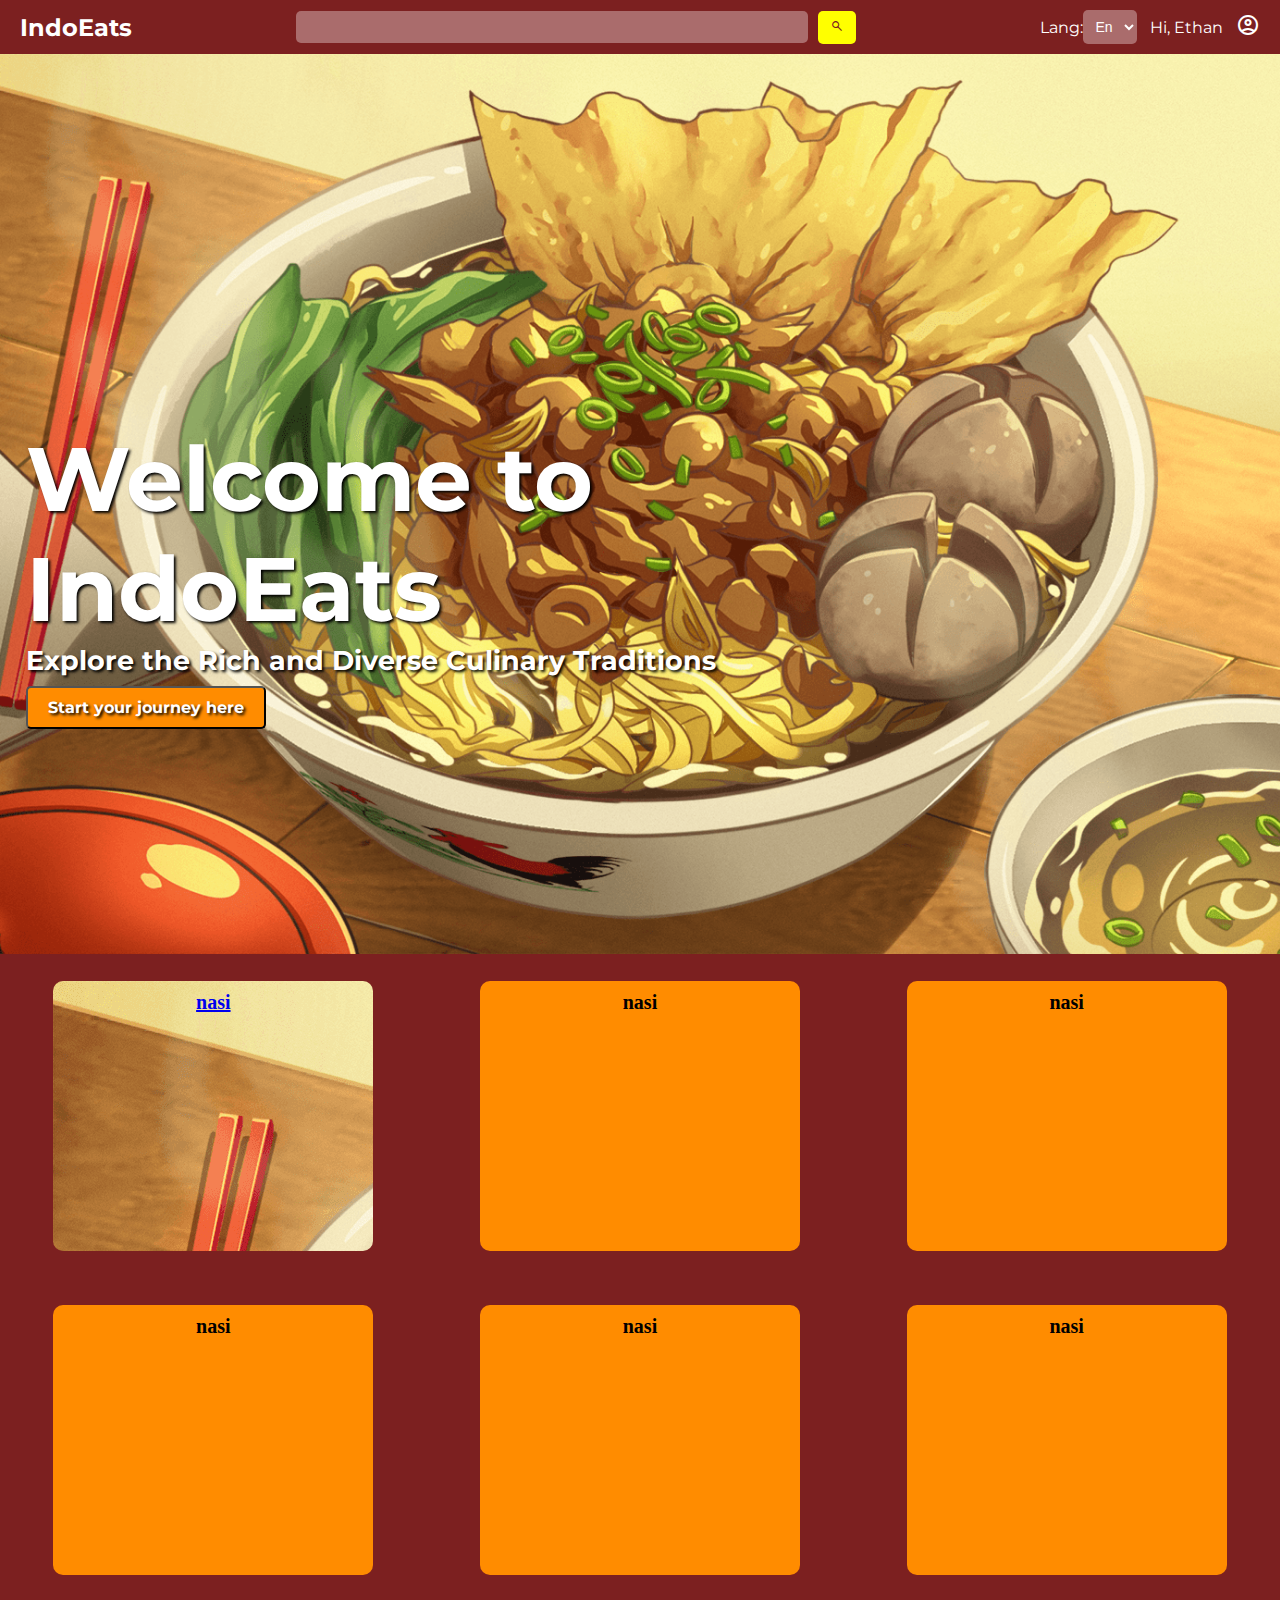
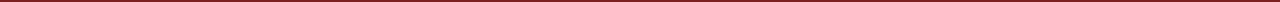
==== index.html @ 4b9443b7 "change font and add profile in navbar" ====
<!DOCTYPE html>
<html lang="en">
<head>
    <meta charset="UTF-8">
    <meta name="viewport" content="width=device-width, initial-scale=1.0">
    <link rel="stylesheet" href="style.css">
    <title>Flavours of Indonesia</title>
    <link rel="preconnect" href="https://fonts.googleapis.com">
    <link rel="preconnect" href="https://fonts.gstatic.com" crossorigin>
    <link href="https://fonts.googleapis.com/css2?family=Montserrat:ital,wght@0,300;0,500;0,600;1,300&display=swap" rel="stylesheet">
    <link rel="stylesheet" href="https://fonts.googleapis.com/css2?family=Material+Symbols+Outlined:opsz,wght,FILL,GRAD@24,400,0,0" />
    <link rel="preconnect" href="https://fonts.googleapis.com">
    <link rel="preconnect" href="https://fonts.gstatic.com" crossorigin>
    <link href="https://fonts.googleapis.com/css2?family=Merriweather:wght@300&display=swap" rel="stylesheet">
    <script src="script.js"></script>
    <link rel="apple-touch-icon" sizes="180x180" href="assets/favicon/apple-touch-icon.png">
    <link rel="icon" type="image/png" sizes="32x32" href="assets/favicon/favicon-32x32.png">
    <link rel="icon" type="image/png" sizes="16x16" href="assets/favicon/favicon-16x16.png">
    <link rel="manifest" href="assets/favicon/site.webmanifest">
    <link rel="preconnect" href="https://fonts.googleapis.com">
    <link rel="preconnect" href="https://fonts.gstatic.com" crossorigin>
    <link href="https://fonts.googleapis.com/css2?family=Montserrat&display=swap" rel="stylesheet">
    <link rel="stylesheet" href="https://fonts.googleapis.com/css2?family=Material+Symbols+Outlined:opsz,wght,FILL,GRAD@24,400,0,0" />



</head>
<body>
    <header>
        <nav class="navbar">
            <div class="logo">
                <a href="#" id="title-navbar">IndoEats</a>
            </div>
            <div class="search-box">
                <div class="search-input">
                    <input type="text">
                    <span class="placeholder-fade"></span>
                </div>
                <button type="submit" class="search-button">
                    <span class="material-symbols-outlined">search</span>
                </button>
            </div>
            <div class="language-switcher">
                <label for="language-toggle">Lang:</label>
                <select id="language-toggle">
                    <option value="en">En</option>
                    <option value="es">Es</option>
                    <option value="fr">Fr</option>
                </select>
                <div class="navbar-username">
                    <p> Hi, Ethan </p>
                    <p class="navbar-profile-pict">
                        <span class="material-symbols-outlined">
                            account_circle
                            </span>
                    </p>
                </div>
            </div>

        </nav>
    </header>

    <div class="home">
        <div class="button">
            <button id="scroll-button">Start your journey here</button>
        </div>
        <h2>Explore the Rich and Diverse Culinary Traditions</h2>
        <h1>Welcome to IndoEats</h1>

    </div>
    <div class="recommendation" id="next-section">
        <a class="rec-link" href="nasi.html">
            <div class="rec" style="background-image:url('assets/photo/home.png');">
                <h1 class="rec-title">nasi<h1>
            </div>
        </a>
        <div class="rec">
            <h1 class="rec-title">nasi<h1>
        </div>
        <div class="rec">
            <h1 class="rec-title">nasi<h1>
        </div>
        <div class="line-break"></div>
        <div class="rec">
            <h1 class="rec-title">nasi<h1>
        </div>
        <div class="rec">
            <h1 class="rec-title">nasi<h1>
        </div>
        <div class="rec">
            <h1 class="rec-title">nasi<h1>
        </div>
    </div>
</body>
</html>
---- style.css ----
/* Reset some default styles */
* {
    margin: 0;
    padding: 0;
    box-sizing: border-box;
}

/* Apply your color palette */
:root {
    --primary-red: #FF0000;
    --primary-yellow: #ffff00;
    --primary-orange: #FF8C00;
    --support-brown: #7c2020;
    --support-white: #FFFFFF;
    --support-gray: #c39393a8;
}


.home {
    /* Set the background image and its properties */
    background-image: url('assets/photo/home.png');
    background-size: cover; 
    background-position: center; 
    background-repeat: no-repeat; 
    width: 100%; 
    height: 100vh; 
    display: flex;
    flex-direction: column-reverse;
  }


.home h1 {
    font-family: 'Montserrat', sans-serif;
    font-size: 10vh;
    color: #ffffff;
    width: 65vw;
    text-shadow: 2px 2px 3px rgba(0, 0, 0, 1);
    padding-left: 2vw;
}

.home h2 {
    font-family: 'Montserrat', sans-serif;
    font-size: 3vh;
    color: #ffffff;
    text-shadow: 2px 2px 3px rgba(0, 0, 0, 1);
    padding-left: 2vw;
    padding-bottom: 1vh;
}

.button {
    padding-left: 2vw;
    padding-bottom: 25vh;
}

#title-navbar{
    font-weight: bold !important ;
    font-family: 'Montserrat', sans-serif;
}

.language-switcher {
    display: flex;
    align-items: center;
}

#language-toggle {
    height:fit-content
}

.navbar-username { 
    padding-left: 1vw;
    display: flex;
    align-items: center;
}

.navbar-profile-pict {
    padding-left: 1vw;
    height: auto;
    width: auto;
}

#scroll-button {
    background-color: var(--primary-orange); /* Background color */
    color: #fff; /* Text color */
    padding: 10px 20px; /* Padding around the button text */
    border-radius: 5px; /* Add rounded corners */
    cursor: pointer; /* Change the cursor to a pointer on hover */
    font-size: 16px; /* Font size */
    text-shadow: 2px 2px 3px rgba(0, 0, 0, 1);
    transition: background-color 0.3s ease-in-out; 
    font-family: 'Montserrat', sans-serif;
    font-weight: bold;
}

#scroll-button:hover {
    background-color: var(--primary-orange); /* Change background color on hover */
}


/* Style the navbar */
.navbar {
    background-color: var(--support-brown);
    display: flex;
    justify-content: space-between;
    align-items: center;
    padding: 10px 20px;
    color: var(--support-white);
    font-family: 'Montserrat', sans-serif;
}

/* Style the logo */
.logo a {
    text-decoration: none;
    color: var(--support-white);
    font-size: 24px;
}

/* Style the search box and language switcher */
.search-language {
    display: flex;
    align-items: center;
}

.search-box {
    margin-right: 20px;
}

.search-box input[type="text"] {
    padding: 8px;
    border: none;
    border-radius: 5px;
    font-size: 14px;
    width: 40vw;
    background-color: #c39393a8;
    border-radius: 5px;
    border-color: #FF0000;
}

.search-box input[type="text"]::placeholder {
    color: #ffffff; 
    font-family: 'Merriweather', serif;
}

/* Add transitions for smooth opacity changes to the placeholder span */
.placeholder-fade {
    opacity: 0;
    transition: opacity 0.5s ease-in-out;
    position: absolute;
    top: 0;
    left: 0;
    right: 0;
    bottom: 0;
    pointer-events: none; /* Prevent interaction with the span */
}

/* Style the search box container */
.search-box {
    display: flex;
    align-items: center; /* Vertically align items */
}

/* Style the search input */
.search-input {
    position: relative;
    flex-grow: 1; /* Allow the input to grow and take available space */
}

/* Style the search button */
.search-button {
    background: none; /* Remove button background */
    border: none; /* Remove button border */
    cursor: pointer;
    padding: 0; /* Remove button padding */
    margin-left: 10px; /* Adjust spacing between input and button */
}


.search-box button {
    background-color: var(--primary-yellow);
    border: none;
    border-radius: 5px;
    padding: 8px 12px;
    color: var(--support-brown);
    cursor: pointer;
    font-size: 14px;
}
.search-box button span {
    font-size: 14px;
  }

.language-switcher select {
    padding: 8px;
    border: none;
    border-radius: 5px;
    font-size: 14px;
    background-color: var(--support-gray);
    color: var(--support-white);
}

.recommendation {
  background-color: var(--support-brown);
  display: flex;
  flex-direction: row;
  justify-content: space-around;
  text-align: center;
  flex-wrap: wrap;
  border: 10px var(--primary-yellow)
}

.rec {
  margin-top: 3vh;
  margin-bottom: 3vh;
  border-radius: 10px;
  height: 30vh;
  background-color: var(--primary-orange);
  width: 25vw;
}

.rec-title {
    font-size: 20px;
    padding-top: 10px;
}

.line-break {
    width: 100%;
  }

.rec-link {
    
}

@media screen and (max-width: 600px) {
    .recommendation > div {
        display: flex;
        justify-content: center;
        flex-basis: 80%;
    }
}

.food-title {
    text-align: center;
    width: 100%;
    height: 60vh;
    padding: 30vh 0;
    background-color: pink;
}

.food-desc {
    width: 80%;
    margin: auto;
    padding: 5vh 0;
    font
}

.bg {
    width: 100%;
    background-color: var(--support-brown);
    height:35vh;
}
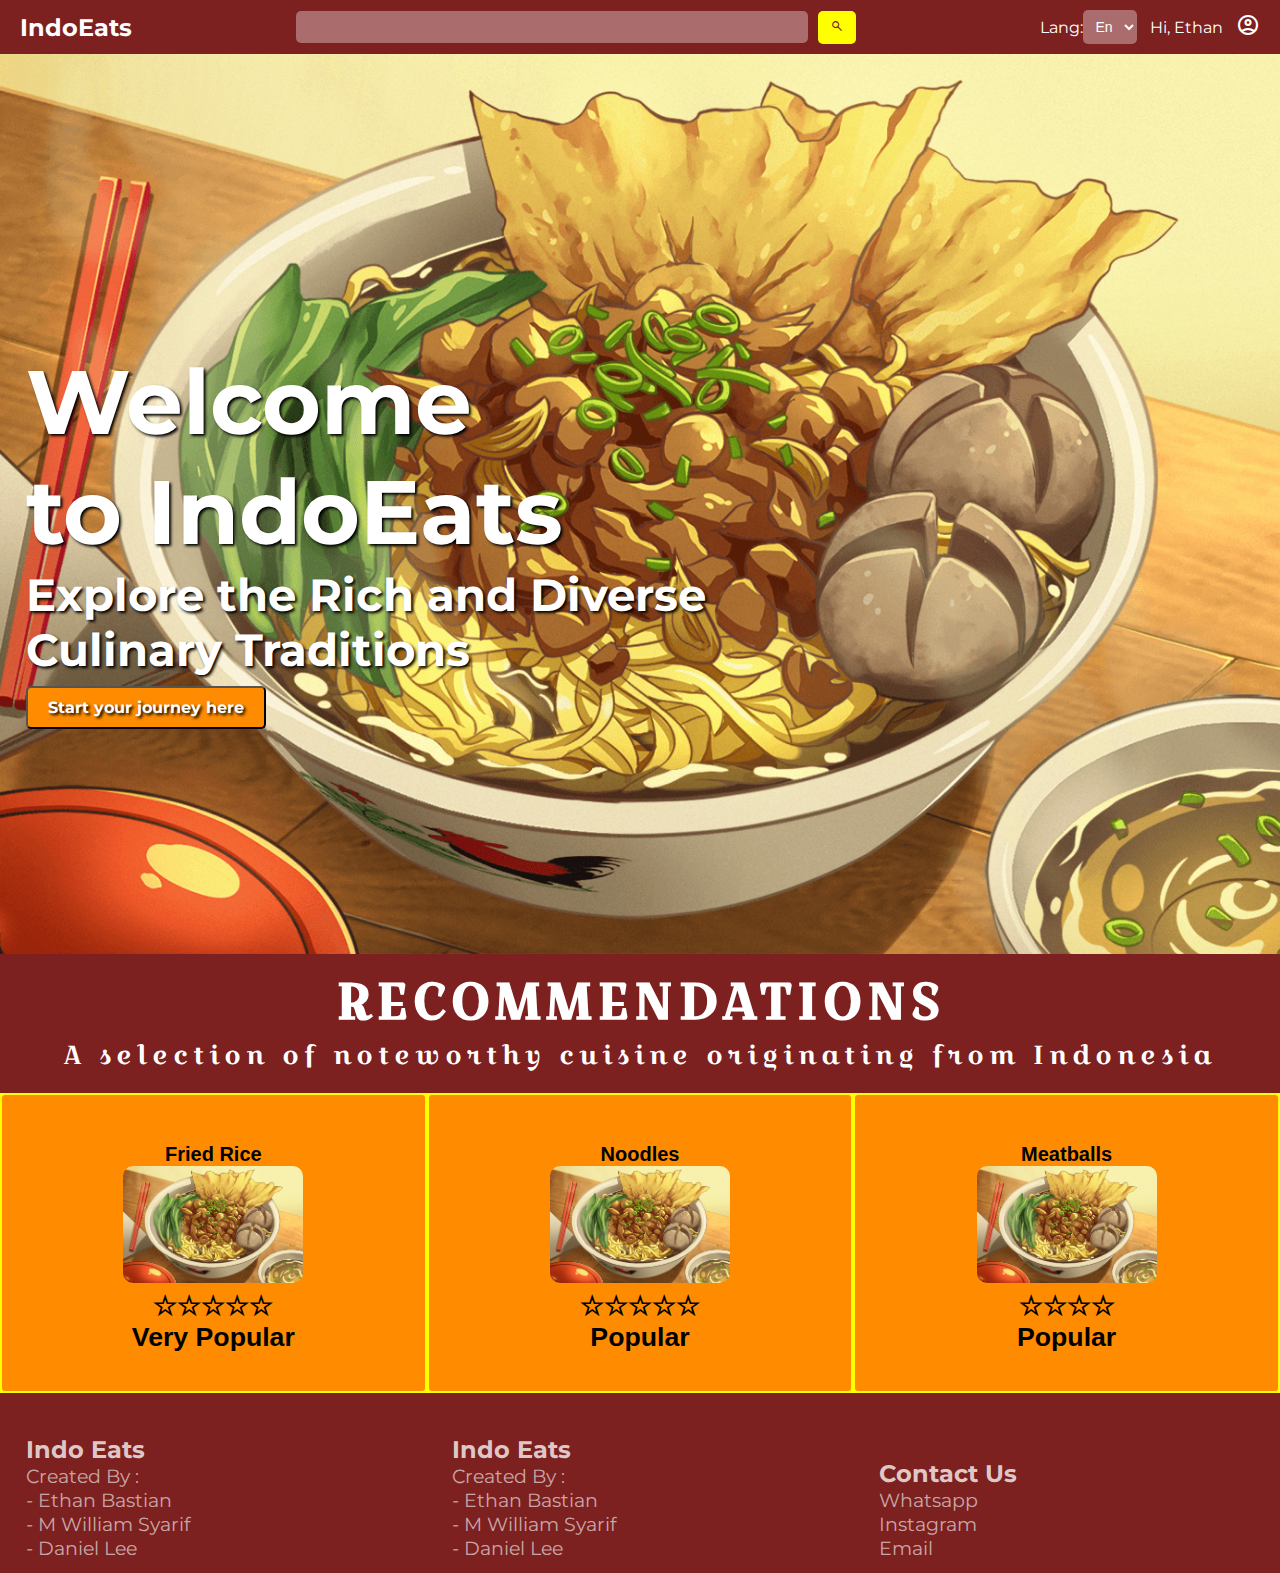
==== commit 2d562d56: "add navbar, fix menu html, add footer" ====
--- a/index.html
+++ b/index.html
@@ -19,6 +19,9 @@
     <link rel="manifest" href="assets/favicon/site.webmanifest">
     <link rel="preconnect" href="https://fonts.googleapis.com">
     <link rel="preconnect" href="https://fonts.gstatic.com" crossorigin>
+    <link rel="preconnect" href="https://fonts.googleapis.com">
+<link rel="preconnect" href="https://fonts.gstatic.com" crossorigin>
+<link href="https://fonts.googleapis.com/css2?family=Croissant+One&display=swap" rel="stylesheet">
     <link href="https://fonts.googleapis.com/css2?family=Montserrat&display=swap" rel="stylesheet">
     <link rel="stylesheet" href="https://fonts.googleapis.com/css2?family=Material+Symbols+Outlined:opsz,wght,FILL,GRAD@24,400,0,0" />
 
@@ -49,7 +52,7 @@
                 </select>
                 <div class="navbar-username">
                     <p> Hi, Ethan </p>
-                    <p class="navbar-profile-pict">
+                    <p class="navbar-profile-pict"> 
                         <span class="material-symbols-outlined">
                             account_circle
                             </span>
@@ -60,36 +63,104 @@
         </nav>
     </header>
 
+    <nav class="mobile-navbar-top">
+        <div class="navbar-username">
+            <p> Hi, Ethan </p>
+            <p class="navbar-profile-pict"> 
+                <span class="material-symbols-outlined">
+                    account_circle
+                    </span>
+            </p>
+        </div>
+    </nav>
+    
+    <nav class="mobile-navbar-bottom">
+        <div class="search-box">
+            <div class="search-input">
+                <input type="text">
+                <span class="placeholder-fade"></span>
+            </div>
+            <button type="submit" class="search-button">
+                <span class="material-symbols-outlined">search</span>
+            </button>
+        </div>
+    </nav>
+
     <div class="home">
         <div class="button">
             <button id="scroll-button">Start your journey here</button>
         </div>
         <h2>Explore the Rich and Diverse Culinary Traditions</h2>
         <h1>Welcome to IndoEats</h1>
+    </div>
 
+    <div class="recommendation-header">
+        <h1>RECOMMENDATIONS</h1>
+        <p>A selection of noteworthy cuisine originating from Indonesia</p>
     </div>
+
     <div class="recommendation" id="next-section">
-        <a class="rec-link" href="nasi.html">
-            <div class="rec" style="background-image:url('assets/photo/home.png');">
-                <h1 class="rec-title">nasi<h1>
-            </div>
+            <a href="nasi.html">
+            <button class="rec">
+                <h1 class="rec-title">Fried Rice<h1>
+                    <img src="/assets/photo/home.png" alt="" class="desc-img">
+                    <p>☆☆☆☆☆</p>
+                <p>Very Popular</p>
+            </button>
+            </a>
+            <a href="nasi.html">
+                <button class="rec">
+                    <h1 class="rec-title">Noodles<h1>
+                        <img src="/assets/photo/home.png" alt="" class="desc-img">
+                        <p>☆☆☆☆☆</p>
+                    <p>Popular</p>
+                </button>
+            </a>
+            <a href="nasi.html">
+                <button class="rec">
+                    <h1 class="rec-title">Meatballs<h1>
+                        <img src="/assets/photo/home.png" alt="" class="desc-img">
+                        <p>☆☆☆☆</p>
+                    <p>Popular</p>
+                </button>
+            </a>
         </a>
-        <div class="rec">
-            <h1 class="rec-title">nasi<h1>
+        <a href="nasi.html">
+            <button class="rec">
+                <h1 class="rec-title">Satay<h1>
+                    <img src="/assets/photo/home.png" alt="" class="desc-img">
+                    <p>☆☆☆</p>
+                <p>Niche</p>
+            </button>
+        </a>
+    </div>
+    <footer>
+        <div class="left">
+            <h2>Indo Eats</h2>
+            <ul>
+                <li><p>Created By :</p></li>
+                <li><p>- Ethan Bastian</p></li>
+                <li><p>- M William Syarif</p></li>
+                <li><p>- Daniel Lee</p></li>
+              </ul>
         </div>
-        <div class="rec">
-            <h1 class="rec-title">nasi<h1>
+        <div class="middle">
+            <h2>Indo Eats</h2>
+            <ul>
+                <li><p>Created By :</p></li>
+                <li><p>- Ethan Bastian</p></li>
+                <li><p>- M William Syarif</p></li>
+                <li><p>- Daniel Lee</p></li>
+              </ul>
         </div>
-        <div class="line-break"></div>
-        <div class="rec">
-            <h1 class="rec-title">nasi<h1>
+        <div class="right">
+            <h2>Contact Us</h2>
+            <ul>
+                <li><p><a href="https://wa.me/6281368449686">Whatsapp</a></p></li>
+                <li><p><a href="https://instagram.com/bastianeth__">Instagram</a></p></li>
+                <li><p><a href="mailto:ethanbastian11@gmail.com">Email</a></p></li>
+              </ul>
         </div>
-        <div class="rec">
-            <h1 class="rec-title">nasi<h1>
-        </div>
-        <div class="rec">
-            <h1 class="rec-title">nasi<h1>
-        </div>
-    </div>
+    </footer>
 </body>
 </html>
--- a/style.css
+++ b/style.css
@@ -15,6 +15,15 @@
     --support-gray: #c39393a8;
 }
 
+a {
+    text-decoration: none;
+  }
+  
+
+
+body { 
+    background: var(--primary-yellow);
+}
 
 .home {
     /* Set the background image and its properties */
@@ -33,18 +42,19 @@
     font-family: 'Montserrat', sans-serif;
     font-size: 10vh;
     color: #ffffff;
-    width: 65vw;
+    width: 65vh;
     text-shadow: 2px 2px 3px rgba(0, 0, 0, 1);
     padding-left: 2vw;
 }
 
 .home h2 {
     font-family: 'Montserrat', sans-serif;
-    font-size: 3vh;
+    font-size: 5vh;
     color: #ffffff;
     text-shadow: 2px 2px 3px rgba(0, 0, 0, 1);
     padding-left: 2vw;
     padding-bottom: 1vh;
+    width: 65vw;
 }
 
 .button {
@@ -105,6 +115,154 @@
     padding: 10px 20px;
     color: var(--support-white);
     font-family: 'Montserrat', sans-serif;
+}
+
+.mobile-navbar-top {
+    display : none;
+    background-color: var(--support-brown);
+    justify-content: space-between;
+    align-items: center;
+    padding: 10px 20px;
+    color: var(--support-white);
+    font-family: 'Montserrat', sans-serif;
+}
+
+.mobile-navbar-bottom {
+    display : none;
+    background-color: var(--support-brown);
+    justify-content: space-between;
+    align-items: center;
+    padding: 10px 20px;
+    color: var(--support-white);
+    font-family: 'Montserrat', sans-serif;
+}
+
+footer {
+    height: 20vh;
+    background-color: #7c2020;
+    display: flex;
+    flex-direction: row;
+    font-family: 'Montserrat', sans-serif;
+    align-items: end;
+    padding-bottom: 1vh;
+    
+}
+
+footer .left, .middle, .right{
+    width: 100vw;
+    flex-basis: 33.33%;
+    padding-bottom: 0.5vh;
+  }
+
+footer .left{
+    display: flex;
+    flex-direction: column;
+    align-items: flex-start;
+    
+    
+}
+
+footer .middle {
+    display: flex;
+    flex-direction: column;
+    align-items: flex-start;
+}
+
+footer .right {
+    display: flex;
+    flex-direction: column;
+    align-items: flex-start;
+
+}
+
+footer h2  {
+    color:#ffffffc6;
+    padding-left: 2vw;
+}
+
+
+footer ul li p {
+    font-size: 1.5vw;
+    display: flex;
+    flex-direction: column;
+    align-items: flex-start;
+    color:#ffffff9c;
+    padding-left: 2vw;
+    list-style-type: none;
+    
+}
+
+footer a {
+    color:#ffffff9c;
+}
+
+footer ul li {
+    list-style-type: none;
+}
+
+
+
+@media screen and (max-width: 600px) {
+
+    .navbar {
+        display: none;
+
+    }
+    .mobile-navbar-bottom {
+        display: flex;
+        position: fixed;
+        bottom: 0px;
+        height: 5vh;
+        width: 100vw;
+        z-index: 100;
+        
+    }
+
+    .mobile-navbar-top {
+        display: flex; 
+        height: 5vh;
+        width: 100vw;
+        z-index: 100;
+        display: flex;
+        position: fixed;
+        top: 0;
+    }
+
+    .mobile-navbar-bottom .search-box .search-input input[type="text"] {
+        width: 75vw; 
+        padding-left: 1vw;
+    }
+    
+    .mobile-navbar .search-box .search-button {
+        padding-right: 1vw;
+    }
+
+    .mobile-navbar-bottom .search-box {
+        height: auto;
+    }
+
+    .home h1 {
+        font-size: 15vw;
+        width: 100vw;
+    }
+
+    .home h2 {
+        font-size: 7.5vw;
+        width: 75vw;
+    }
+
+    .home .button {
+        padding-bottom: 9vh;
+    }
+
+    .mobile-navbar-top .navbar-username {
+        padding-left: 0.5vw;
+    }
+
+    .rec{
+        border-radius: 5px;
+    }
+
 }
 
 /* Style the logo */
@@ -197,22 +355,31 @@
 }
 
 .recommendation {
-  background-color: var(--support-brown);
   display: flex;
   flex-direction: row;
-  justify-content: space-around;
-  text-align: center;
-  flex-wrap: wrap;
-  border: 10px var(--primary-yellow)
+  justify-content: flex-start;
+  border: 10px var(--primary-yellow);
+  position: relative;
+  overflow-x: scroll;
+  overflow-y: none;
+  height: auto;
+  max-width: 100%;
 }
 
 .rec {
-  margin-top: 3vh;
-  margin-bottom: 3vh;
-  border-radius: 10px;
-  height: 30vh;
+  display: flex;
+  flex-direction: column;
+  border-radius: 0px;
+  height: 300px;
   background-color: var(--primary-orange);
-  width: 25vw;
+  width: 100%;
+  min-width: 33.333vw;
+  justify-content: center;
+  align-items: center;
+  border: 2px solid var(--primary-yellow);
+  border-radius: 5px;
+  z-index: 25;
+  
 }
 
 .rec-title {
@@ -220,21 +387,14 @@
     padding-top: 10px;
 }
 
+.rec:hover {
+    transform: scale(1.01);
+}
+
 .line-break {
     width: 100%;
   }
 
-.rec-link {
-    
-}
-
-@media screen and (max-width: 600px) {
-    .recommendation > div {
-        display: flex;
-        justify-content: center;
-        flex-basis: 80%;
-    }
-}
 
 .food-title {
     text-align: center;
@@ -255,4 +415,100 @@
     width: 100%;
     background-color: var(--support-brown);
     height:35vh;
+}
+
+
+.main-desc {
+    font-size: 10px;
+}
+
+.desc-img {
+    border: 10px var(--support-brown);
+    border-radius: 10px;
+    width: 180px;
+    height: auto;
+}
+
+.recommendation-header {
+    display: flex;
+    flex-direction: column;
+    width: 100%;
+    justify-content: center;
+    align-items: center;
+    text-align: center;
+    background-color: var(--support-brown);
+    color: var(--support-white);
+    letter-spacing: 5px;
+    font-size: 2vw;
+    font-family: 'Croissant One', cursive;
+    padding-bottom: 20px;
+    padding-top: 10px;
+    z-index: 1;
+}
+
+.sub-home {
+    /* Set the background image and its properties */
+    background-image: url('assets/photo/home.png');
+    background-size: cover; 
+    background-position: center; 
+    background-repeat: no-repeat; 
+    width: 100%; 
+    height: 70vh; 
+    display: flex;
+    flex-direction: row;
+    justify-content: space-evenly;
+  }
+
+.sub-home h2 {
+    font-family: 'Montserrat', sans-serif;
+    font-size: 7vh;
+    color: #ffffff;
+    text-shadow: 2px 2px 3px rgba(0, 0, 0, 1);
+    padding-left: 2vw;
+    padding-bottom: 1vh;
+    width: 65vw;
+    margin: auto;
+}
+
+.sub-main {
+    width: 100%;
+    height: 300px;
+    background-color: #7c2020;
+    display: flex;
+    flex-direction: row;
+    padding-bottom: ;
+    color:  white;
+    font-family: 'Dela Gothic One', cursive;
+}
+
+.delivery {
+    display: flex;
+    height: auto;
+    width: 500px;
+    margin: auto;
+    flex-direction: column;
+    justify-content: space-between;
+}
+
+
+.delivery > img {
+    width: 150px;
+    height: auto;
+    margin:auto;
+}
+
+.delivery > h1 {
+    width: 180px;
+    height: auto;
+    margin:auto;
+    color: white;
+}
+
+.sub-main ul {
+    width: 200px;
+    height: auto;
+    margin:auto;
+    margin-left: 40px;
+    color: white;
+    text-decoration: none;
 }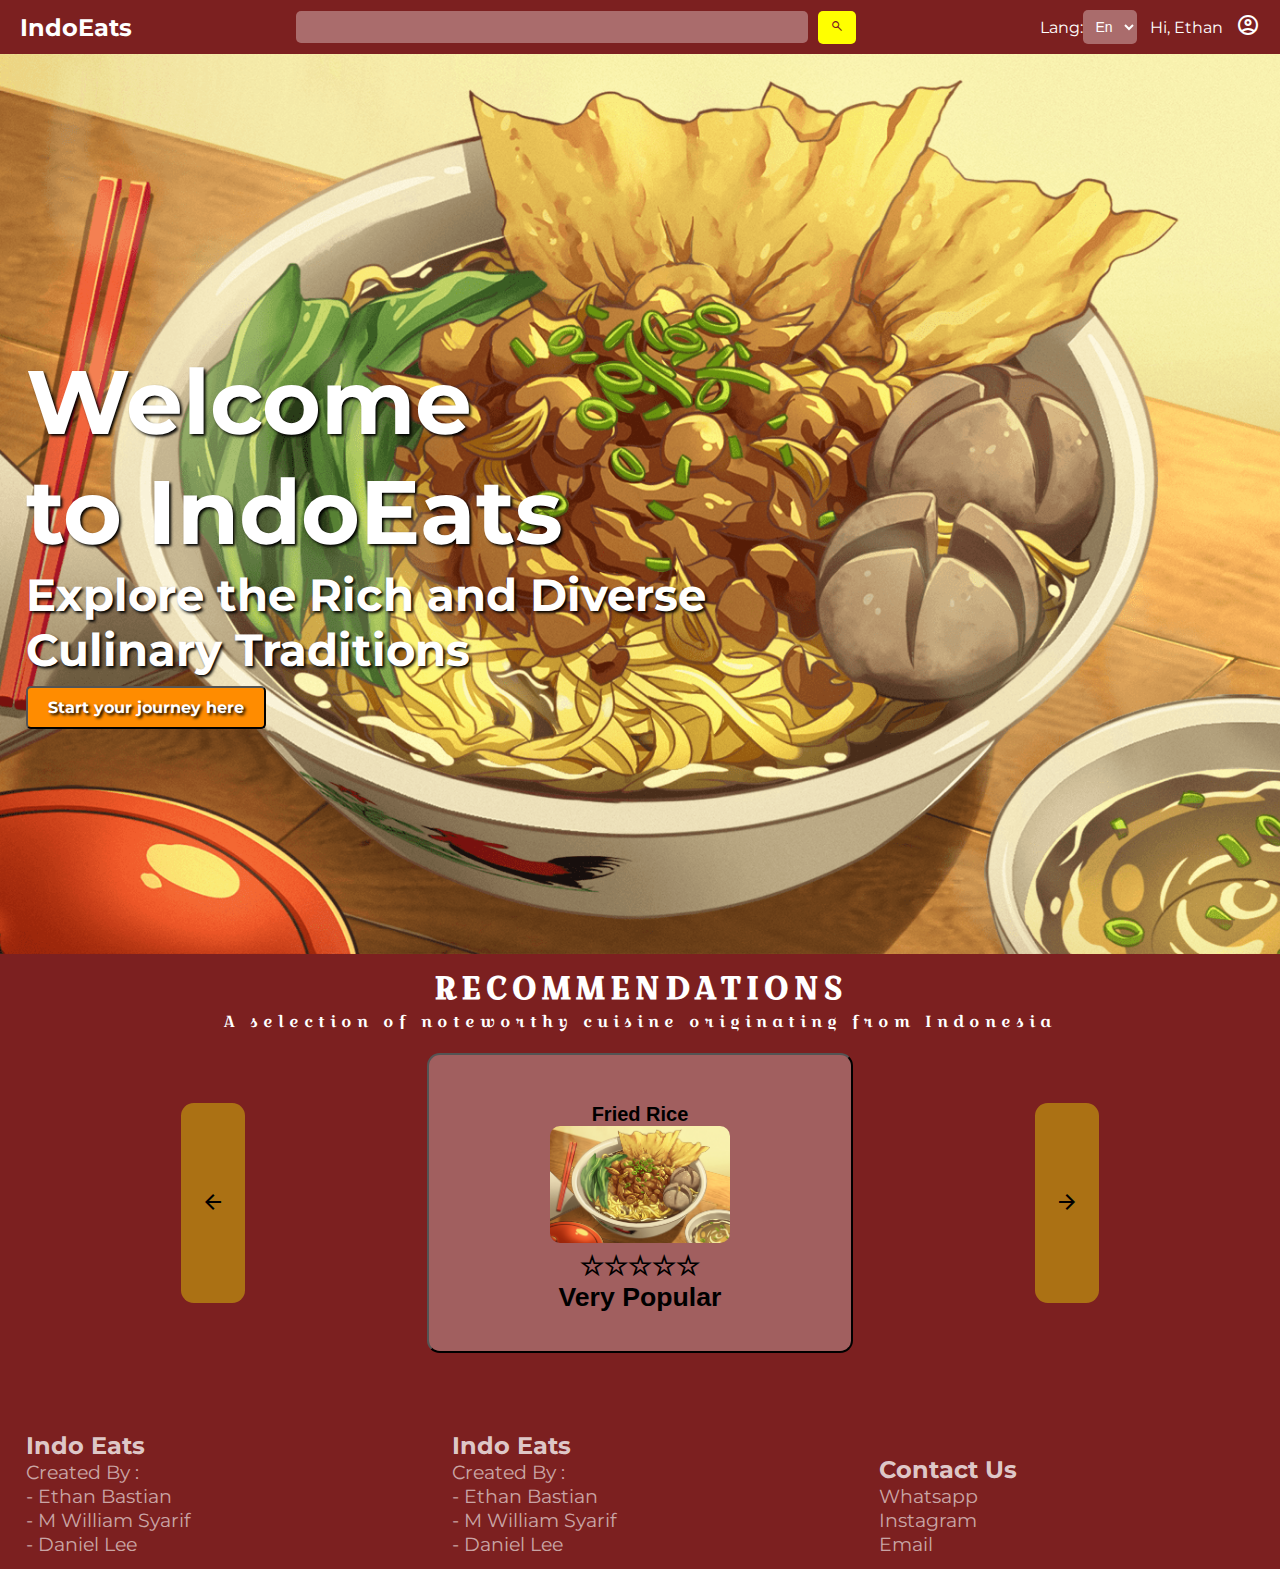
==== commit a148655d: "fix today" ====
--- a/index.html
+++ b/index.html
@@ -20,9 +20,11 @@
     <link rel="preconnect" href="https://fonts.googleapis.com">
     <link rel="preconnect" href="https://fonts.gstatic.com" crossorigin>
     <link rel="preconnect" href="https://fonts.googleapis.com">
-<link rel="preconnect" href="https://fonts.gstatic.com" crossorigin>
-<link href="https://fonts.googleapis.com/css2?family=Croissant+One&display=swap" rel="stylesheet">
+    <link rel="preconnect" href="https://fonts.gstatic.com" crossorigin>
+    <link href="https://fonts.googleapis.com/css2?family=Croissant+One&display=swap" rel="stylesheet">
     <link href="https://fonts.googleapis.com/css2?family=Montserrat&display=swap" rel="stylesheet">
+    <link rel="stylesheet" href="https://fonts.googleapis.com/css2?family=Material+Symbols+Outlined:opsz,wght,FILL,GRAD@24,400,0,0" />
+    <link rel="stylesheet" href="https://fonts.googleapis.com/css2?family=Material+Symbols+Outlined:opsz,wght,FILL,GRAD@24,400,0,0" />
     <link rel="stylesheet" href="https://fonts.googleapis.com/css2?family=Material+Symbols+Outlined:opsz,wght,FILL,GRAD@24,400,0,0" />
 
 
@@ -98,43 +100,53 @@
         <h1>RECOMMENDATIONS</h1>
         <p>A selection of noteworthy cuisine originating from Indonesia</p>
     </div>
-
-    <div class="recommendation" id="next-section">
-            <a href="nasi.html">
-            <button class="rec">
-                <h1 class="rec-title">Fried Rice<h1>
-                    <img src="/assets/photo/home.png" alt="" class="desc-img">
-                    <p>☆☆☆☆☆</p>
-                <p>Very Popular</p>
-            </button>
+    <div class="recommendation-centerer">
+        <button class="scroll-button-left" onclick="scrollContent('left')"><span class="material-symbols-outlined">
+            arrow_back
+            </span></button>
+        <div class="recommendation" id="next-section">
+                <a href="nasi.html">
+                <button class="rec">
+                    <h1 class="rec-title">Fried Rice<h1>
+                        <img src="assets/photo/home.png" alt="" class="desc-img">
+                        <p>☆☆☆☆☆</p>
+                    <p>Very Popular</p>
+                </button>
+                </a>
+                <a href="nasi.html">
+                    <button class="rec">
+                        <h1 class="rec-title">Noodles<h1>
+                            <img src="assets/photo/home.png" alt="" class="desc-img">
+                            <p>☆☆☆☆☆</p>
+                        <p>Popular</p>
+                    </button>
+                </a>
+                <a href="nasi.html">
+                    <button class="rec">
+                        <h1 class="rec-title">Meatballs<h1>
+                            <img src="assets/photo/home.png" alt="" class="desc-img">
+                            <p>☆☆☆☆</p>
+                        <p>Popular</p>
+                    </button>
+                </a>
             </a>
             <a href="nasi.html">
                 <button class="rec">
-                    <h1 class="rec-title">Noodles<h1>
-                        <img src="/assets/photo/home.png" alt="" class="desc-img">
-                        <p>☆☆☆☆☆</p>
-                    <p>Popular</p>
+                    <h1 class="rec-title">Satay<h1>
+                        <img src="assets/photo/home.png" alt="" class="desc-img">
+                        <p>☆☆☆</p>
+                    <p>Niche</p>
                 </button>
             </a>
-            <a href="nasi.html">
-                <button class="rec">
-                    <h1 class="rec-title">Meatballs<h1>
-                        <img src="/assets/photo/home.png" alt="" class="desc-img">
-                        <p>☆☆☆☆</p>
-                    <p>Popular</p>
-                </button>
-            </a>
-        </a>
-        <a href="nasi.html">
-            <button class="rec">
-                <h1 class="rec-title">Satay<h1>
-                    <img src="/assets/photo/home.png" alt="" class="desc-img">
-                    <p>☆☆☆</p>
-                <p>Niche</p>
-            </button>
-        </a>
+        </div>
+        <button class="scroll-button-right" onclick="scrollContent('right')"><span class="material-symbols-outlined">
+            arrow_forward
+            </span></button>
     </div>
-    <footer>
+    <footer class="desktop-footer">
+        <div class="object-left">
+            
+        </div>
         <div class="left">
             <h2>Indo Eats</h2>
             <ul>
@@ -162,5 +174,38 @@
               </ul>
         </div>
     </footer>
+
+    <footer class="mobile-footer">
+        <div class="object-left">
+            <div class="left">
+                <h2>Indo Eats</h2>
+                <ul>
+                    <li><p>Created By :</p></li>
+                    <li><p>- Ethan Bastian</p></li>
+                    <li><p>- M William Syarif</p></li>
+                    <li><p>- Daniel Lee</p></li>
+                </ul>
+            </div>
+            <div class="middle">
+                <h2>Indo Eats</h2>
+                <ul>
+                    <li><p>Created By :</p></li>
+                    <li><p>- Ethan Bastian</p></li>
+                    <li><p>- M William Syarif</p></li>
+                    <li><p>- Daniel Lee</p></li>
+                </ul>
+            </div>
+        </div>
+            
+
+        <div class="right">
+            <h2>Contact Us</h2>
+            <ul>
+                <li><p><a href="https://wa.me/6281368449686">Whatsapp</a></p></li>
+                <li><p><a href="https://instagram.com/bastianeth__">Instagram</a></p></li>
+                <li><p><a href="mailto:ethanbastian11@gmail.com">Email</a></p></li>
+              </ul>
+        </div>
+    </footer>
 </body>
 </html>
--- a/style.css
+++ b/style.css
@@ -133,6 +133,7 @@
     justify-content: space-between;
     align-items: center;
     padding: 10px 20px;
+    padding-top: 10px;
     color: var(--support-white);
     font-family: 'Montserrat', sans-serif;
 }
@@ -200,6 +201,9 @@
     list-style-type: none;
 }
 
+.mobile-footer {
+    display:none ;
+}
 
 
 @media screen and (max-width: 600px) {
@@ -213,9 +217,31 @@
         position: fixed;
         bottom: 0px;
         height: 5vh;
-        width: 100vw;
+        width: auto;
         z-index: 100;
         
+    }
+    
+    .desktop-footer {
+        display: none;
+    }
+
+    .mobile-footer {
+        display: flex;
+        padding-bottom: 6vh;
+        flex-direction: row;
+        width: auto;
+        height: auto
+    }
+
+    .mobile-footer .object-left {
+        display: flex;
+        flex-direction: column;
+        width: 50vw;
+    }
+
+    .mobile-footer p {
+        font-size: 2vh;
     }
 
     .mobile-navbar-top {
@@ -231,10 +257,13 @@
     .mobile-navbar-bottom .search-box .search-input input[type="text"] {
         width: 75vw; 
         padding-left: 1vw;
+        padding-bottom: 0.5vh;
     }
     
     .mobile-navbar .search-box .search-button {
         padding-right: 1vw;
+        padding-bottom: 0.5vh;
+        padding-top: 0.5vh
     }
 
     .mobile-navbar-bottom .search-box {
@@ -354,32 +383,64 @@
     color: var(--support-white);
 }
 
+.recommendation-centerer {
+    display: flex;
+    width: 100%;
+    justify-content: space-evenly;
+    align-items: center;
+    background-color: var(--support-brown);
+    padding-bottom: 4vh;
+}
+
+.scroll-button-left, .scroll-button-right {
+    width: 5vw;
+    height: 200px;
+    border: none;
+    border-radius: 0px;
+    background-color: #ffff005d;
+    overflow: hidden;
+    border-radius: 1vw;
+}
+
+.scroll-button-left:hover, .scroll-button-right:hover {
+    transform: translateY(-10px); /* Lift up on hover */
+    box-shadow: 0px 10px 20px rgba(0, 0, 0, 0.3); /* Add a shadow on hover */
+}
+
+
+
 .recommendation {
   display: flex;
   flex-direction: row;
   justify-content: flex-start;
   border: 10px var(--primary-yellow);
   position: relative;
-  overflow-x: scroll;
-  overflow-y: none;
+  overflow-x: hidden;
+  overflow-y: hidden;
   height: auto;
-  max-width: 100%;
-}
+  max-width: 33.333vw;
+  max-width: 33.333vw;
+}
+
 
 .rec {
-  display: flex;
-  flex-direction: column;
-  border-radius: 0px;
-  height: 300px;
-  background-color: var(--primary-orange);
-  width: 100%;
-  min-width: 33.333vw;
-  justify-content: center;
-  align-items: center;
-  border: 2px solid var(--primary-yellow);
-  border-radius: 5px;
-  z-index: 25;
-  
+    display: flex;
+    flex-direction: column;
+    border-radius: 5px;
+    height: 300px;
+    background-color: #ffffff48;
+    width: 100%;
+    min-width: 33.333vw;
+    justify-content: center;
+    align-items: center;
+    transition: transform 0.3s ease-in-out, box-shadow 0.3s ease-in-out;
+    z-index: 25;
+    border-radius: 1vw;
+}
+
+.rec:hover {
+    transform: translateY(-10px); /* Lift up on hover */
+    box-shadow: 0px 10px 20px rgba(0, 0, 0, 0.3); /* Add a shadow on hover */
 }
 
 .rec-title {
@@ -387,9 +448,6 @@
     padding-top: 10px;
 }
 
-.rec:hover {
-    transform: scale(1.01);
-}
 
 .line-break {
     width: 100%;
@@ -430,7 +488,7 @@
 }
 
 .recommendation-header {
-    display: flex;
+    display: absolute;
     flex-direction: column;
     width: 100%;
     justify-content: center;
@@ -439,11 +497,11 @@
     background-color: var(--support-brown);
     color: var(--support-white);
     letter-spacing: 5px;
-    font-size: 2vw;
+    font-size: 1.8vh;
     font-family: 'Croissant One', cursive;
     padding-bottom: 20px;
     padding-top: 10px;
-    z-index: 1;
+    z-index: 0;
 }
 
 .sub-home {
@@ -472,13 +530,15 @@
 
 .sub-main {
     width: 100%;
-    height: 300px;
+    height: 60vh;
     background-color: #7c2020;
     display: flex;
-    flex-direction: row;
+    flex-direction: column;
     padding-bottom: ;
     color:  white;
     font-family: 'Dela Gothic One', cursive;
+    text-align: center;
+    padding-top: 20px;
 }
 
 .delivery {
@@ -491,13 +551,13 @@
 }
 
 
-.delivery > img {
+.delivery img {
     width: 150px;
     height: auto;
     margin:auto;
 }
 
-.delivery > h1 {
+.delivery h1 {
     width: 180px;
     height: auto;
     margin:auto;
@@ -508,7 +568,37 @@
     width: 200px;
     height: auto;
     margin:auto;
-    margin-left: 40px;
     color: white;
     text-decoration: none;
-}+    text-align: center;
+}
+.places {
+    width: 
+}
+
+@media screen and (max-width: 600px) {
+    .sub-main {
+        flex-direction: column;
+        height: 90vh;
+    }
+
+    .sub-ul h1 {
+        margin-right: 200px;
+    }
+
+    .sub-complicated {
+        display: flex;
+        flex-direction: column;
+    }
+}
+
+.sub-main p {
+    font-size: 20px;
+    padding-bottom: 20px;
+}
+
+.sub-complicated {
+    display: flex;
+    margin-top: 10px;
+}
+
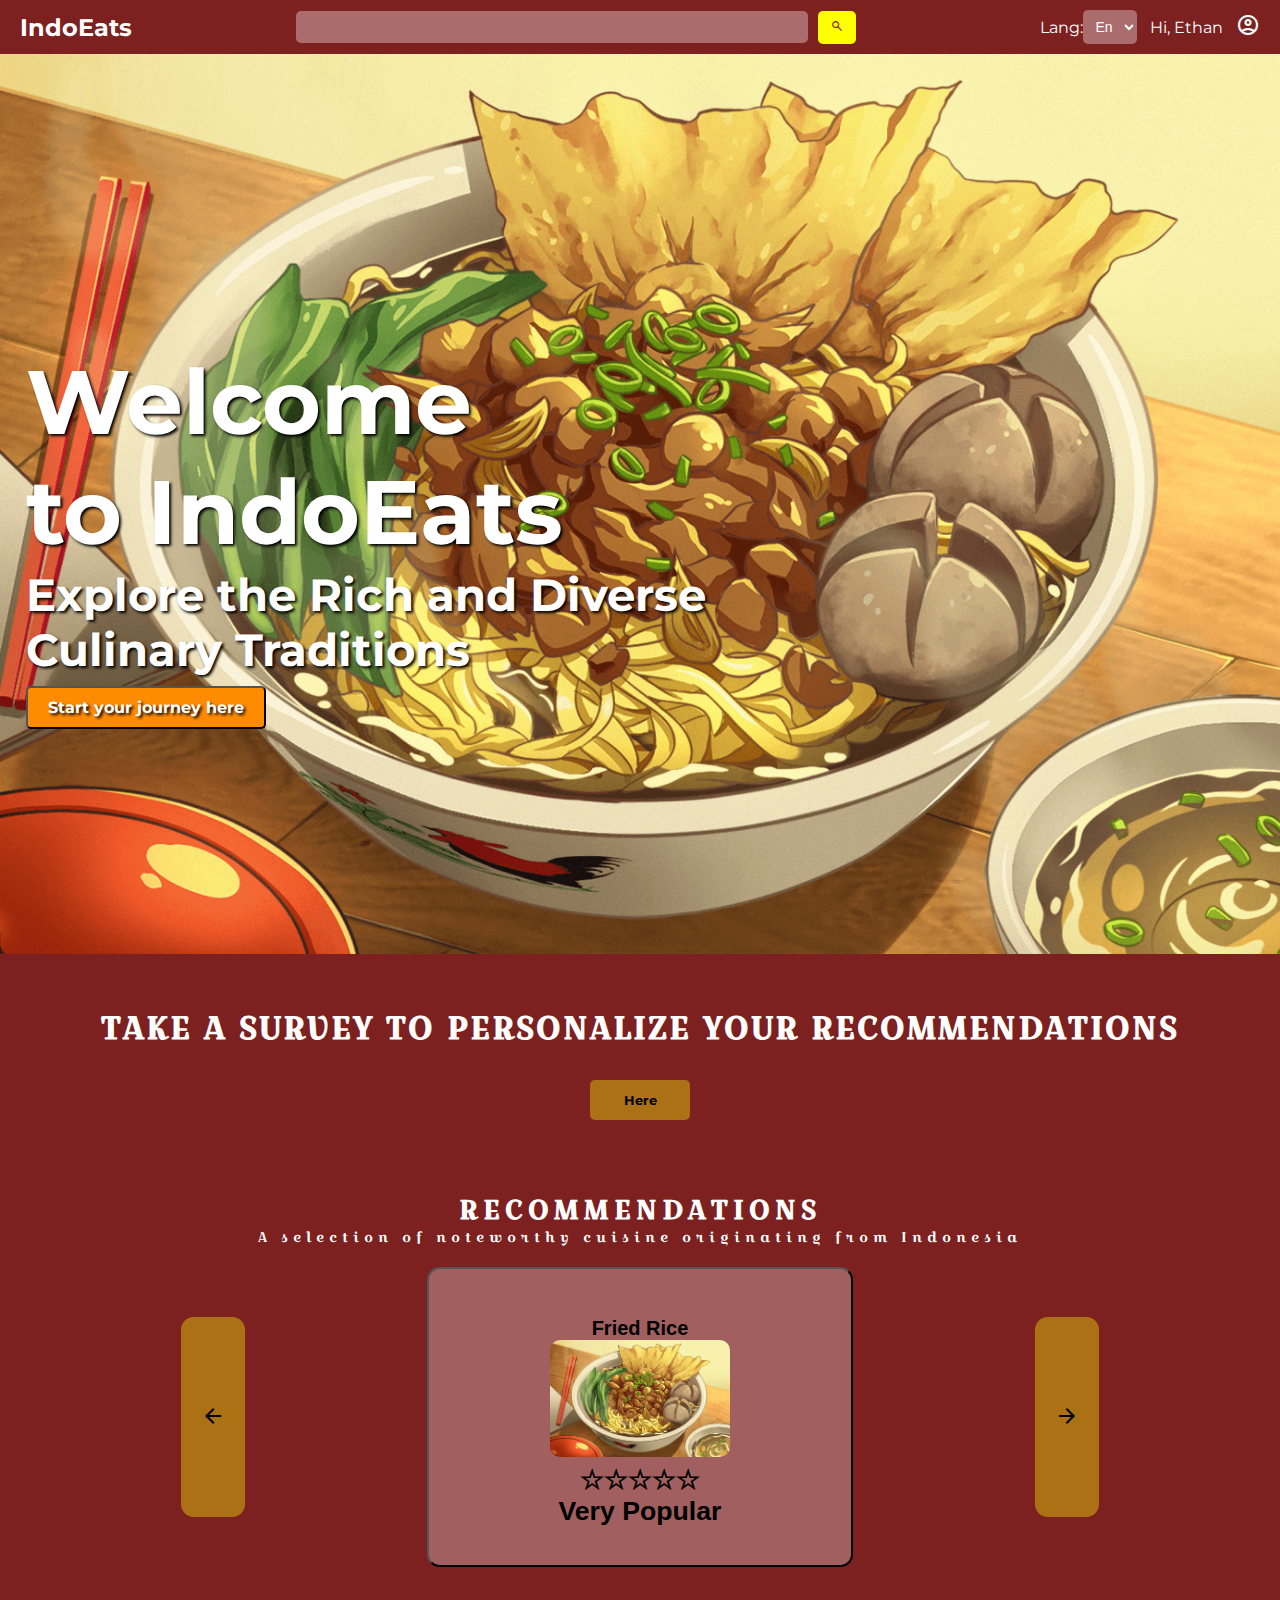
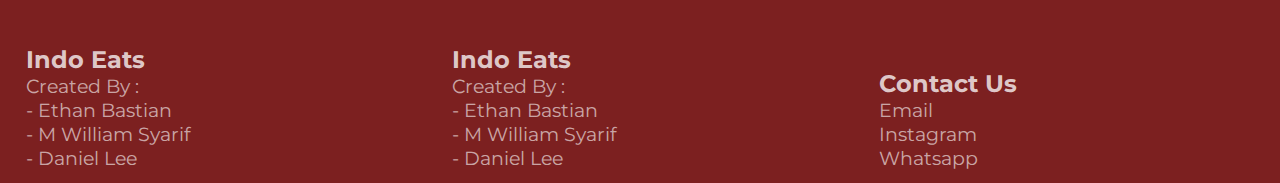
==== commit bd165153: "friday commit" ====
--- a/index.html
+++ b/index.html
@@ -27,7 +27,7 @@
     <link rel="stylesheet" href="https://fonts.googleapis.com/css2?family=Material+Symbols+Outlined:opsz,wght,FILL,GRAD@24,400,0,0" />
     <link rel="stylesheet" href="https://fonts.googleapis.com/css2?family=Material+Symbols+Outlined:opsz,wght,FILL,GRAD@24,400,0,0" />
 
-
+<!-- P WILLIAM ASW -->
 
 </head>
 <body>
@@ -96,10 +96,16 @@
         <h1>Welcome to IndoEats</h1>
     </div>
 
+    <div class="form-referer">
+        <h1>TAKE A SURVEY TO PERSONALIZE YOUR RECOMMENDATIONS</h1>
+        <a href="form.html" ><button>Here</button></a>
+    </div>
+
     <div class="recommendation-header">
         <h1>RECOMMENDATIONS</h1>
         <p>A selection of noteworthy cuisine originating from Indonesia</p>
     </div>
+
     <div class="recommendation-centerer">
         <button class="scroll-button-left" onclick="scrollContent('left')"><span class="material-symbols-outlined">
             arrow_back
@@ -168,9 +174,9 @@
         <div class="right">
             <h2>Contact Us</h2>
             <ul>
+                <li><p><a href="mailto:ethanbastian11@gmail.com">Email</a></p></li>
+                <li><p><a href="https://instagram.com/bastianeth__">Instagram</a></p></li>
                 <li><p><a href="https://wa.me/6281368449686">Whatsapp</a></p></li>
-                <li><p><a href="https://instagram.com/bastianeth__">Instagram</a></p></li>
-                <li><p><a href="mailto:ethanbastian11@gmail.com">Email</a></p></li>
               </ul>
         </div>
     </footer>
@@ -182,8 +188,8 @@
                 <ul>
                     <li><p>Created By :</p></li>
                     <li><p>- Ethan Bastian</p></li>
+                    <li><p>- Daniel Lee</p></li>
                     <li><p>- M William Syarif</p></li>
-                    <li><p>- Daniel Lee</p></li>
                 </ul>
             </div>
             <div class="middle">
--- a/style.css
+++ b/style.css
@@ -1,3 +1,8 @@
+/**
+ * @author  IGS Web developer
+ * @email ethanbastian11@gmail.com
+ * @create date 2023-09-28 14:22:25
+ */
 /* Reset some default styles */
 * {
     margin: 0;
@@ -19,10 +24,8 @@
     text-decoration: none;
   }
   
-
-
 body { 
-    background: var(--primary-yellow);
+    background: var(--support-brown);
 }
 
 .home {
@@ -130,10 +133,10 @@
 .mobile-navbar-bottom {
     display : none;
     background-color: var(--support-brown);
-    justify-content: space-between;
-    align-items: center;
-    padding: 10px 20px;
+    justify-content: center;
+    align-items: center;
     padding-top: 10px;
+    padding-bottom: 10px;
     color: var(--support-white);
     font-family: 'Montserrat', sans-serif;
 }
@@ -214,10 +217,12 @@
     }
     .mobile-navbar-bottom {
         display: flex;
+        align-items: center;
         position: fixed;
         bottom: 0px;
+        margin: auto;
         height: 5vh;
-        width: auto;
+        width: 100%;
         z-index: 100;
         
     }
@@ -497,11 +502,44 @@
     background-color: var(--support-brown);
     color: var(--support-white);
     letter-spacing: 5px;
+    font-size: 1.5vh;
+    font-family: 'Croissant One', cursive;
+    padding-bottom: 20px;
+    padding-top: 50px;
+    z-index: 0;
+}
+
+.form-referer {
+    display: absolute;
+    flex-direction: column;
+    width: 100%;
+    justify-content: center;
+    align-items: center;
+    text-align: center;
+    background-color: var(--support-brown);
+    color: var(--support-white);
+    letter-spacing: 2px;
     font-size: 1.8vh;
     font-family: 'Croissant One', cursive;
     padding-bottom: 20px;
-    padding-top: 10px;
+    padding-top: 50px;
     z-index: 0;
+}
+
+.form-referer button {
+    margin-top: 30px;
+    height: 40px;
+    width: 100px;
+    border: none;
+    border-radius: 5px;
+    background-color: #ffff005d;
+    font-family: 'Montserrat', sans-serif;
+    font-weight: bolder;
+}
+
+.form-referer button:hover {
+    transform: translateY(-10px); /* Lift up on hover */
+    box-shadow: 0px 10px 20px rgba(0, 0, 0, 0.3); /* Add a shadow on hover */
 }
 
 .sub-home {
@@ -602,3 +640,29 @@
     margin-top: 10px;
 }
 
+.questions {
+    display: flex;
+    width: 100%;
+    background-color: white;
+    height: 100px;
+}
+
+.questions button {
+    margin: auto;
+    width: 33.333%;
+    height: 100%;
+}
+
+.answers {
+    display: flex;
+    width: 100%;
+    height: 300px;
+    background-color: pink;
+    align-items: center;
+    justify-content: space-evenly;
+}
+
+.answers button {
+    width: 200px;
+    height: 200px;
+}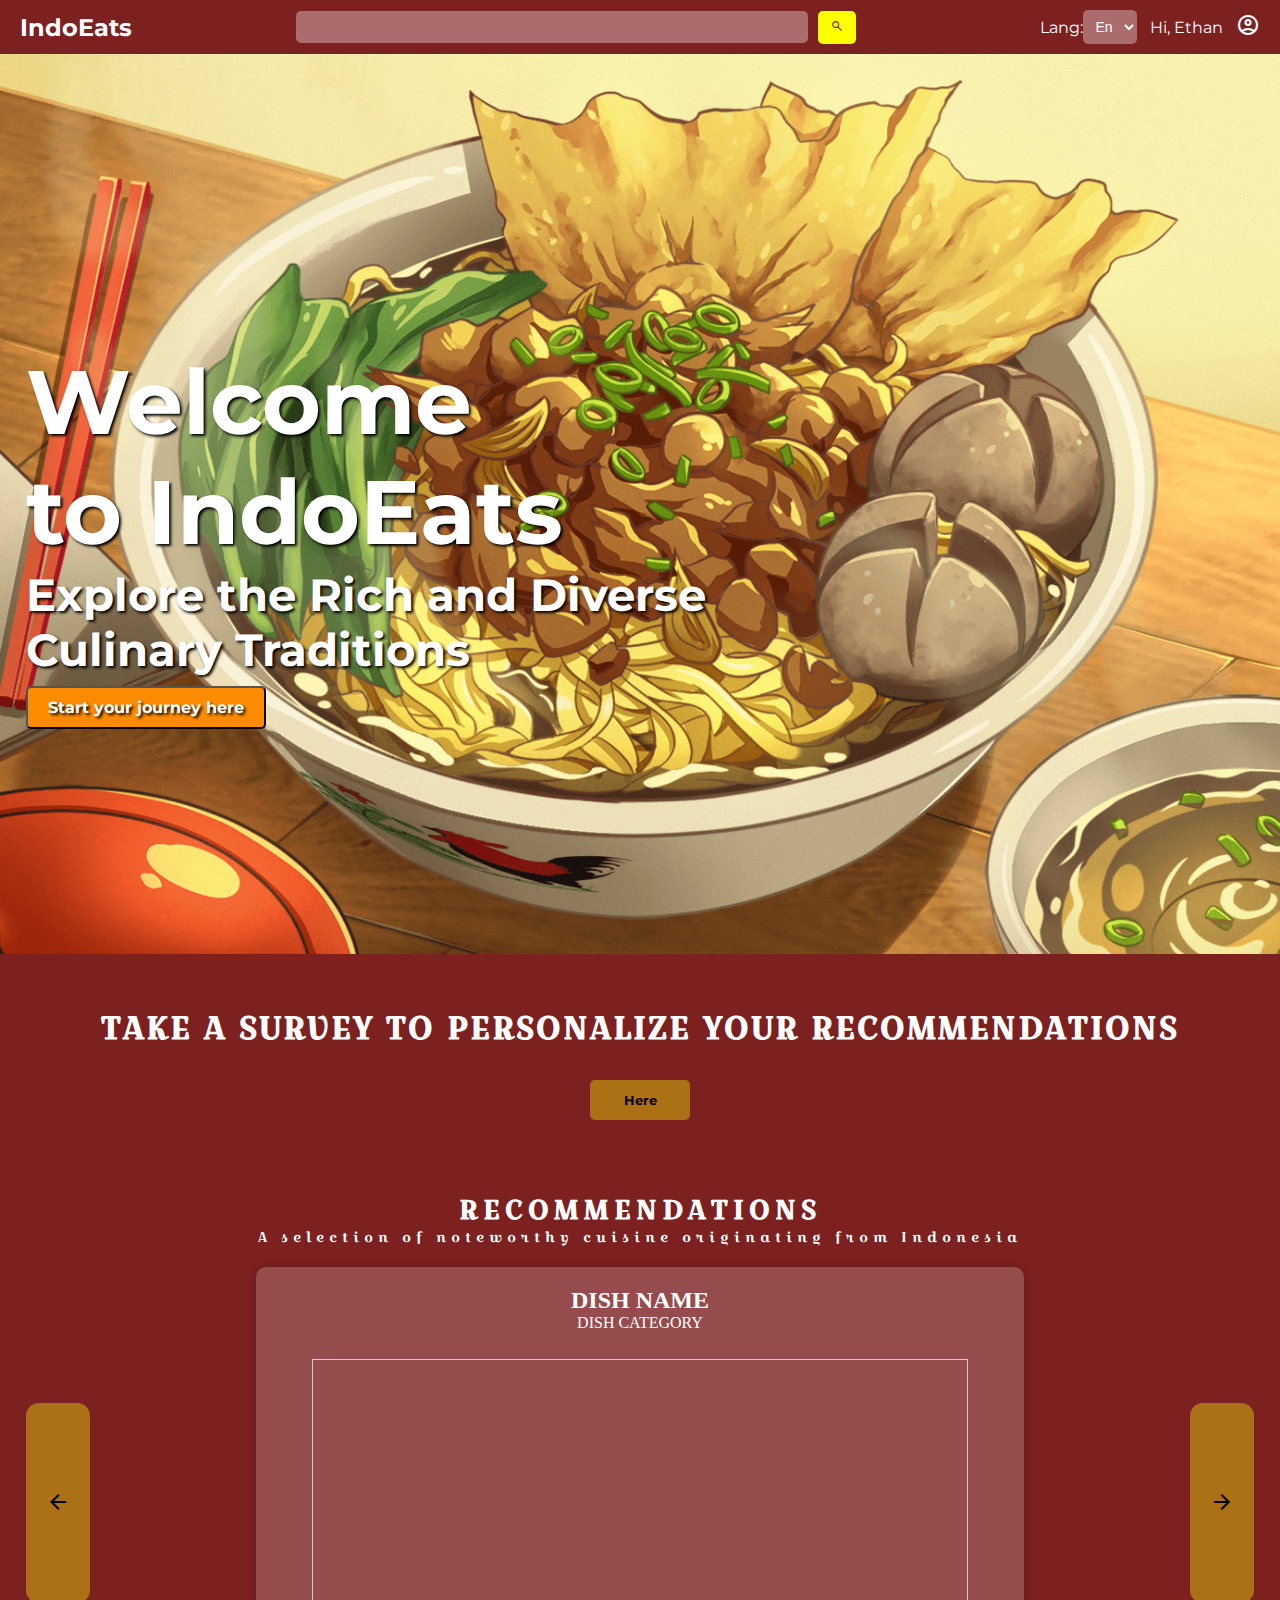
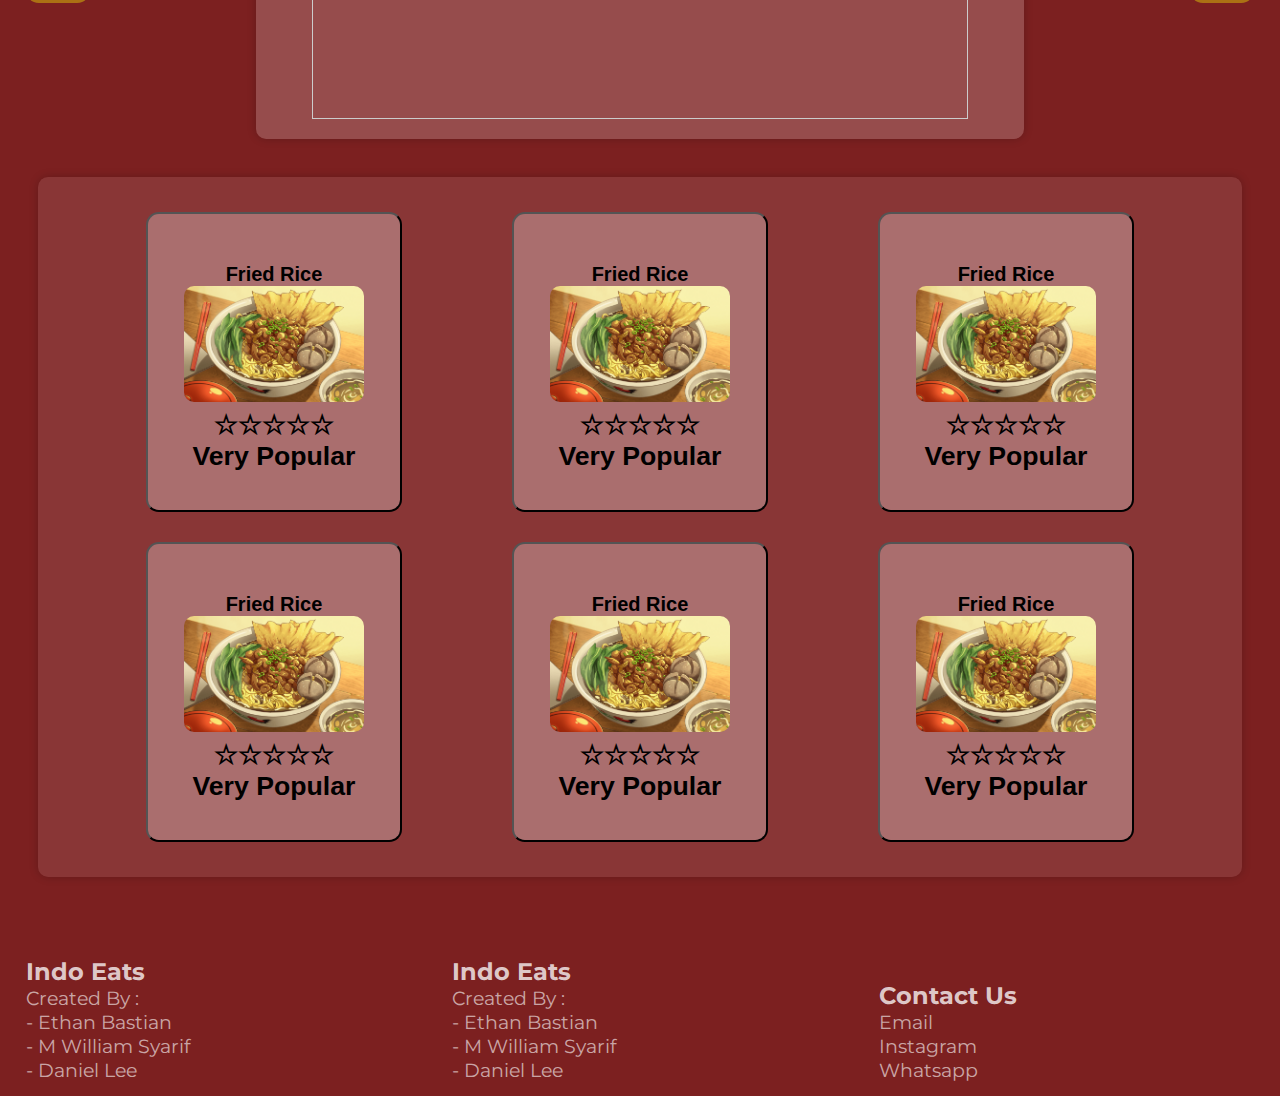
==== commit 4b86ae43: "new quiz page" ====
--- a/index.html
+++ b/index.html
@@ -106,49 +106,85 @@
         <p>A selection of noteworthy cuisine originating from Indonesia</p>
     </div>
 
-    <div class="recommendation-centerer">
+    <div class="recomendation-part">
         <button class="scroll-button-left" onclick="scrollContent('left')"><span class="material-symbols-outlined">
             arrow_back
-            </span></button>
-        <div class="recommendation" id="next-section">
-                <a href="nasi.html">
-                <button class="rec">
-                    <h1 class="rec-title">Fried Rice<h1>
-                        <img src="assets/photo/home.png" alt="" class="desc-img">
-                        <p>☆☆☆☆☆</p>
-                    <p>Very Popular</p>
-                </button>
-                </a>
-                <a href="nasi.html">
-                    <button class="rec">
-                        <h1 class="rec-title">Noodles<h1>
-                            <img src="assets/photo/home.png" alt="" class="desc-img">
-                            <p>☆☆☆☆☆</p>
-                        <p>Popular</p>
-                    </button>
-                </a>
-                <a href="nasi.html">
-                    <button class="rec">
-                        <h1 class="rec-title">Meatballs<h1>
-                            <img src="assets/photo/home.png" alt="" class="desc-img">
-                            <p>☆☆☆☆</p>
-                        <p>Popular</p>
-                    </button>
-                </a>
-            </a>
-            <a href="nasi.html">
-                <button class="rec">
-                    <h1 class="rec-title">Satay<h1>
-                        <img src="assets/photo/home.png" alt="" class="desc-img">
-                        <p>☆☆☆</p>
-                    <p>Niche</p>
-                </button>
-            </a>
+            </span>
+        </button>
+
+
+        <div class="recomendation" id="next-section">
+            <div class="recomendation-box-header">
+                <h2 class="dish-name">DISH NAME</h2>
+                <p class="dish-category"> DISH CATEGORY</p>
+            </div>
+            
+            <div class="rec-box-bottom">
+
+            </div>
+            
+            
+            
         </div>
         <button class="scroll-button-right" onclick="scrollContent('right')"><span class="material-symbols-outlined">
             arrow_forward
             </span></button>
     </div>
+
+    <div class="category">
+        <div class="list-category">
+            <div class="nasi">
+                <button class="rec">
+                    <h1 class="rec-title">Fried Rice<h1>
+                        <img src="assets/photo/home.png" alt="" class="desc-img">
+                        <p>☆☆☆☆☆</p>
+                    <p>Very Popular</p>
+                </button>
+            </div>
+            <div class="nasi">
+                <button class="rec">
+                    <h1 class="rec-title">Fried Rice<h1>
+                        <img src="assets/photo/home.png" alt="" class="desc-img">
+                        <p>☆☆☆☆☆</p>
+                    <p>Very Popular</p>
+                </button>
+            </div>
+            <div class="nasi">
+                <button class="rec">
+                    <h1 class="rec-title">Fried Rice<h1>
+                        <img src="assets/photo/home.png" alt="" class="desc-img">
+                        <p>☆☆☆☆☆</p>
+                    <p>Very Popular</p>
+                </button>
+            </div>
+            <div class="nasi">
+                <button class="rec">
+                    <h1 class="rec-title">Fried Rice<h1>
+                        <img src="assets/photo/home.png" alt="" class="desc-img">
+                        <p>☆☆☆☆☆</p>
+                    <p>Very Popular</p>
+                </button>
+            </div>
+            <div class="nasi">
+                <button class="rec">
+                    <h1 class="rec-title">Fried Rice<h1>
+                        <img src="assets/photo/home.png" alt="" class="desc-img">
+                        <p>☆☆☆☆☆</p>
+                    <p>Very Popular</p>
+                </button>
+            </div>
+            <div class="nasi">
+                <button class="rec">
+                    <h1 class="rec-title">Fried Rice<h1>
+                        <img src="assets/photo/home.png" alt="" class="desc-img">
+                        <p>☆☆☆☆☆</p>
+                    <p>Very Popular</p>
+                </button>
+            </div>
+        </div>
+    </div>
+
+   
     <footer class="desktop-footer">
         <div class="object-left">
             
--- a/style.css
+++ b/style.css
@@ -8,6 +8,153 @@
     margin: 0;
     padding: 0;
     box-sizing: border-box;
+}
+
+.status {
+    display: flex;
+    justify-content: center;
+    align-items: center;
+    flex-direction: column;
+}
+
+.bottom-stats {
+    display: flex;
+    color: #FFFFFF;
+    justify-content: space-between;
+    margin-left: 2vw;
+    margin-right: 2vw;
+
+}
+
+.statusbar {
+    display: flex;
+    margin: 2vw;
+    background-color: #f0f0f0;
+    height: 10px;
+    width: 90%;
+    border-radius: 2vh;
+}
+
+.progressbar {
+    background-color: #00ff22; /* Color of the progress bar */
+    height: 100%;
+    width: 20%; /* 20% represents one of the 8 pages */
+    border-radius: 2vh;
+}
+
+
+.awnser {
+    display: flex;
+    margin: 3vw;
+    flex-direction: column;
+    justify-content: flex-start;
+
+}
+
+.quiz {
+    display: flex;
+    justify-content: center;
+    align-items: center;
+    color: #FFFFFF
+}
+
+
+.quiz .quiz-left {
+    min-width: 40vw;
+    max-width: 40vw;
+    background-color: rgba(255, 255, 255, 0.1); /* Background color with transparency */
+    box-shadow: 0px 0px 10px rgba(0, 0, 0, 0.2); /* Box shadow for a floating effect */
+    border-radius: 4vw; /* Rounded corners for a glass-like appearance */
+    min-height: 60vh;
+    margin : 2vw;
+
+}
+
+
+.quiz .quiz-right {
+    min-width: 40vw;
+    max-width: 40vw;
+    background-color: rgba(255, 255, 255, 0.1); /* Background color with transparency */
+    box-shadow: 0px 0px 10px rgba(0, 0, 0, 0.2); /* Box shadow for a floating effect */
+    border-radius: 4vw; /* Rounded corners for a glass-like appearance */
+    min-height: 60vh;
+    margin : 2vw;
+}
+
+.question {
+    display: flex;
+    flex-direction: column;
+    margin: 3vw;
+}
+.category {
+    margin: 3vw;
+    display: flex;
+    flex-wrap: wrap;
+    max-width: 100vw;
+    height: max-content;
+    align-items: center;
+    justify-content: center;
+}
+
+.list-category {
+    display: flex;
+    flex-wrap: wrap;
+    background-color: rgba(255, 255, 255, 0.1); /* Background color with transparency */
+    box-shadow: 0px 0px 10px rgba(0, 0, 0, 0.2); /* Box shadow for a floating effect */
+    border-radius: 10px; /* Rounded corners for a glass-like appearance */
+    padding: 20px;
+    min-width: 95%;
+    justify-content: space-evenly;
+}
+
+.list-category .nasi {
+    display: flex;
+    min-width: 25%;
+    margin: 5px;
+    padding: 10px;
+    box-sizing: border-box;
+    align-items: center;
+    justify-content: center;
+}
+
+
+
+.recomendation {
+    display: flex;
+    justify-content: center;
+    align-items: center;
+    min-width: 60vw;
+    min-height: calc(max-content * 1.5);
+    flex-direction: column;
+    background-color: rgba(255, 255, 255, 0.2); /* Background color with transparency */
+    box-shadow: 0px 0px 10px rgba(0, 0, 0, 0.2); /* Box shadow for a floating effect */
+    border-radius: 10px; /* Rounded corners for a glass-like appearance */
+    padding: 20px;
+    color: #fff;
+
+}
+
+.rec-box-bottom {
+    overflow: auto;
+    border: 0.25px solid #ccc;
+    width: 90%;
+    height: 40vh;
+    
+}
+
+.recomendation-box-header {
+    display: flex;
+    justify-content: flex-start;
+    width: 100%;
+    flex-direction: column;
+    align-items: center;
+    height: 30%;
+    padding-bottom: 3vh;
+}
+
+.recomendation-box-bottom {
+    display: flex;
+    height: 50vh;
 }
 
 /* Apply your color palette */
@@ -434,8 +581,8 @@
     border-radius: 5px;
     height: 300px;
     background-color: #ffffff48;
-    width: 100%;
-    min-width: 33.333vw;
+    width: 25%;
+    min-width: 20vw;
     justify-content: center;
     align-items: center;
     transition: transform 0.3s ease-in-out, box-shadow 0.3s ease-in-out;
@@ -552,7 +699,8 @@
     height: 70vh; 
     display: flex;
     flex-direction: row;
-    justify-content: space-evenly;
+    justify-content: center;
+    text-align: center;
   }
 
 .sub-home h2 {
@@ -568,24 +716,23 @@
 
 .sub-main {
     width: 100%;
-    height: 60vh;
+    height: 40vh;
     background-color: #7c2020;
     display: flex;
     flex-direction: column;
-    padding-bottom: ;
+    justify-content: space-between;
     color:  white;
     font-family: 'Dela Gothic One', cursive;
     text-align: center;
     padding-top: 20px;
+    margin-bottom: 50px;
 }
 
 .delivery {
     display: flex;
     height: auto;
-    width: 500px;
-    margin: auto;
-    flex-direction: column;
-    justify-content: space-between;
+    width: auto;
+    flex-direction: column;
 }
 
 
@@ -614,10 +761,30 @@
     width: 
 }
 
+.recomendation-part {
+    display: flex; 
+    flex-direction: row;
+    min-height: max-content;
+    justify-content: space-between;
+    align-items: center;
+}
+
+
+
+.scroll-button-left  {
+    margin: 2vw;
+}
+
+.scroll-button-right {
+    margin: 2vw;
+}
+
+
 @media screen and (max-width: 600px) {
     .sub-main {
         flex-direction: column;
-        height: 90vh;
+        height: 70vh;
+        margin-bottom: 10vh;
     }
 
     .sub-ul h1 {
@@ -635,9 +802,18 @@
     padding-bottom: 20px;
 }
 
+.sub-desc {
+    display: flex;
+    justify-content: center;
+    width: 80%;
+    text-align: center;
+    margin: auto;
+}
+
 .sub-complicated {
     display: flex;
     margin-top: 10px;
+    justify-content: space-evenly;
 }
 
 .questions {
@@ -665,4 +841,11 @@
 .answers button {
     width: 200px;
     height: 200px;
-}+}
+
+.ingredient-list {
+    height: 200px;
+    max-height: 200px;
+    overflow: auto;
+}
+
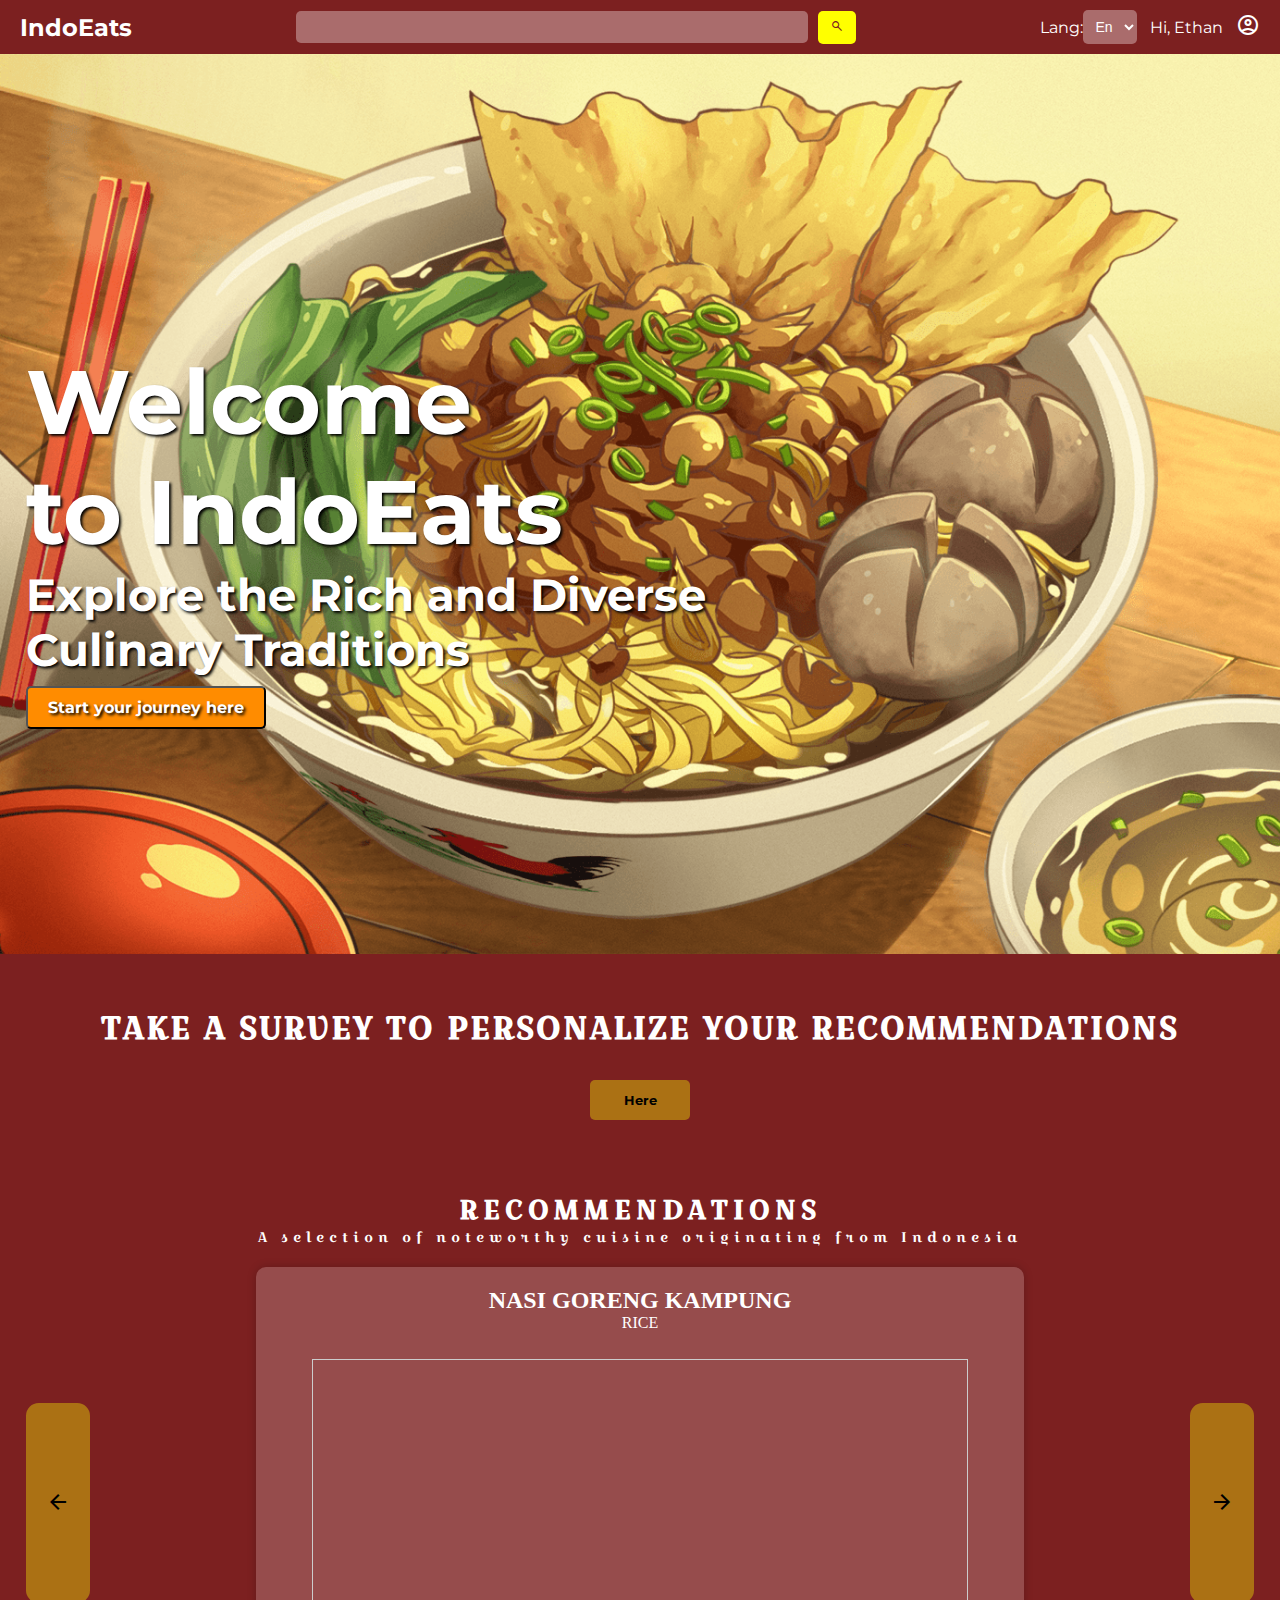
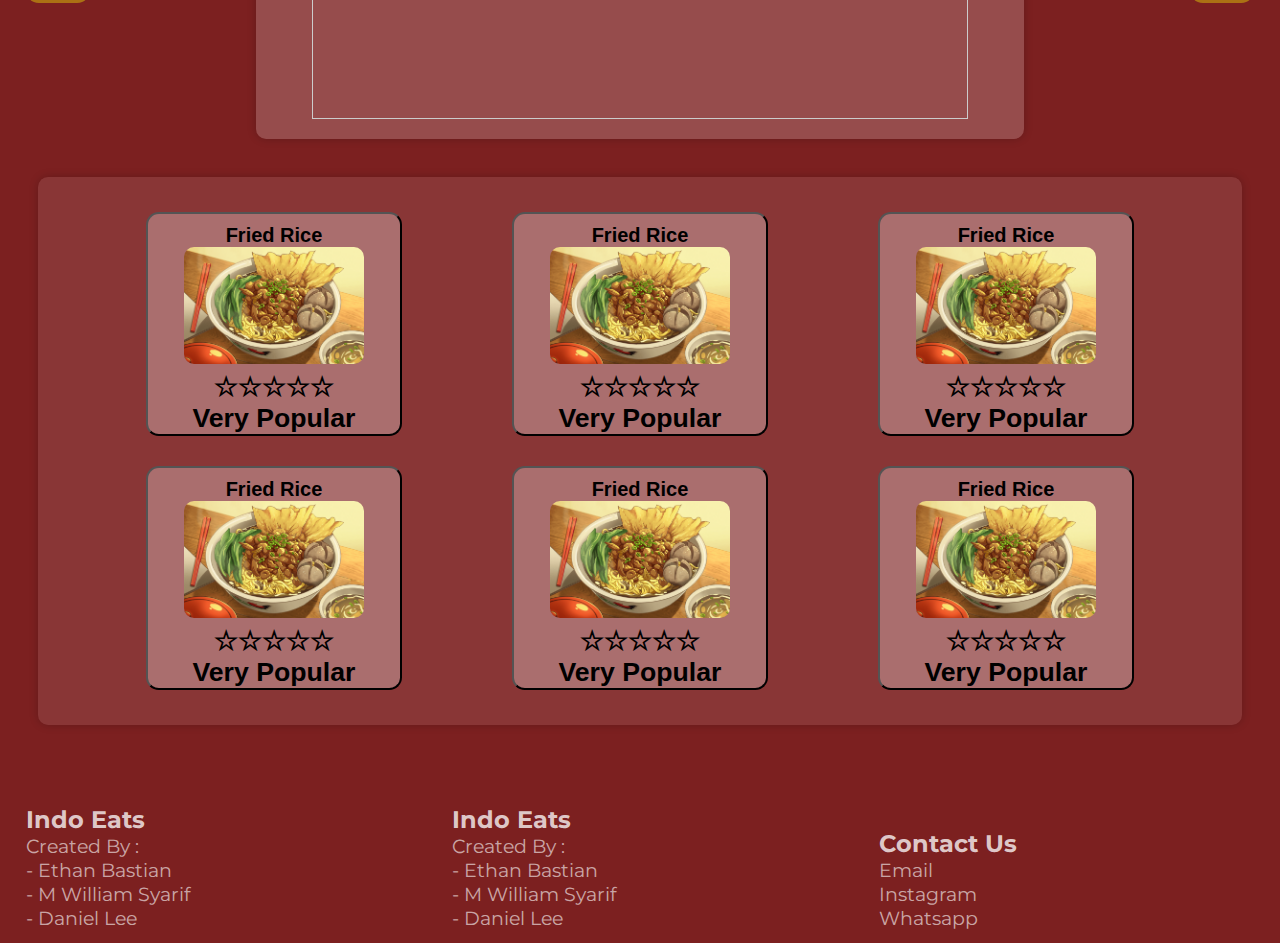
==== commit 1248439c: "major fix" ====
--- a/index.html
+++ b/index.html
@@ -115,12 +115,12 @@
 
         <div class="recomendation" id="next-section">
             <div class="recomendation-box-header">
-                <h2 class="dish-name">DISH NAME</h2>
-                <p class="dish-category"> DISH CATEGORY</p>
+                <h2 class="dish-name">NASI GORENG KAMPUNG</h2>
+                <p class="dish-category"> RICE</p>
             </div>
             
             <div class="rec-box-bottom">
-
+                <iframe src="https://www.google.com/maps/embed?pb=!1m18!1m12!1m3!1d3984.4206921549735!2d104.75926447651091!3d-2.9806537320524624!2m3!1f0!2f0!3f0!3m2!1i1024!2i768!4f13.1!3m3!1m2!1s0x2e3b761205c9b9b1%3A0xd6b7a78ad73e9608!2sNasi%20Goreng%20Mang%20Ujuk!5e0!3m2!1sen!2sid!4v1696070891512!5m2!1sen!2sid" width="100%" height="100%" style="border:0;" allowfullscreen="" loading="lazy" referrerpolicy="no-referrer-when-downgrade"></iframe>
             </div>
             
             
@@ -129,9 +129,20 @@
         <button class="scroll-button-right" onclick="scrollContent('right')"><span class="material-symbols-outlined">
             arrow_forward
             </span></button>
-    </div>
-
-    <div class="category">
+
+        
+        </div>
+        <div class="mobile-button">
+            <button class="scroll-button-left" onclick="scrollContent('left')"><span class="material-symbols-outlined">
+                arrow_back
+                </span>
+            </button>
+            <button class="scroll-button-right" onclick="scrollContent('right')"><span class="material-symbols-outlined">
+                arrow_forward
+                </span></button>
+        </div>
+
+    <div class="category"> 
         <div class="list-category">
             <div class="nasi">
                 <button class="rec">
--- a/style.css
+++ b/style.css
@@ -52,12 +52,17 @@
 }
 
 .quiz {
+    font-weight: bold !important ;
+    font-family: 'Montserrat', sans-serif;
     display: flex;
     justify-content: center;
     align-items: center;
     color: #FFFFFF
 }
 
+.mobile-button {
+    display: none;
+}
 
 .quiz .quiz-left {
     min-width: 40vw;
@@ -442,6 +447,49 @@
 
     .rec{
         border-radius: 5px;
+    }
+
+    .scroll-button-left{
+        display: none;
+    }
+
+    .scroll-button-right{
+        display: none;
+    }
+
+
+
+    .recomendation {
+        width: 100%;
+
+    }
+
+    .mobile-button {
+        display: flex !important;
+        justify-content: center;
+        align-items: center;
+    }
+
+    .rec {
+        min-width: 150% !important;
+        padding-bottom: 1vh;
+    }
+
+    .bottom-stats {
+        padding-bottom: 8vh;
+    }
+
+    .quiz {
+        display: flex;
+        flex-direction: column;
+        padding-top: 8vh;
+        
+    }
+
+    .quiz-left , .quiz-right {
+        width : 80vw !important;
+        margin: 2vh !important;
+        max-width: none !important;
     }
 
 }
@@ -579,7 +627,7 @@
     display: flex;
     flex-direction: column;
     border-radius: 5px;
-    height: 300px;
+    height: max-content;
     background-color: #ffffff48;
     width: 25%;
     min-width: 20vw;
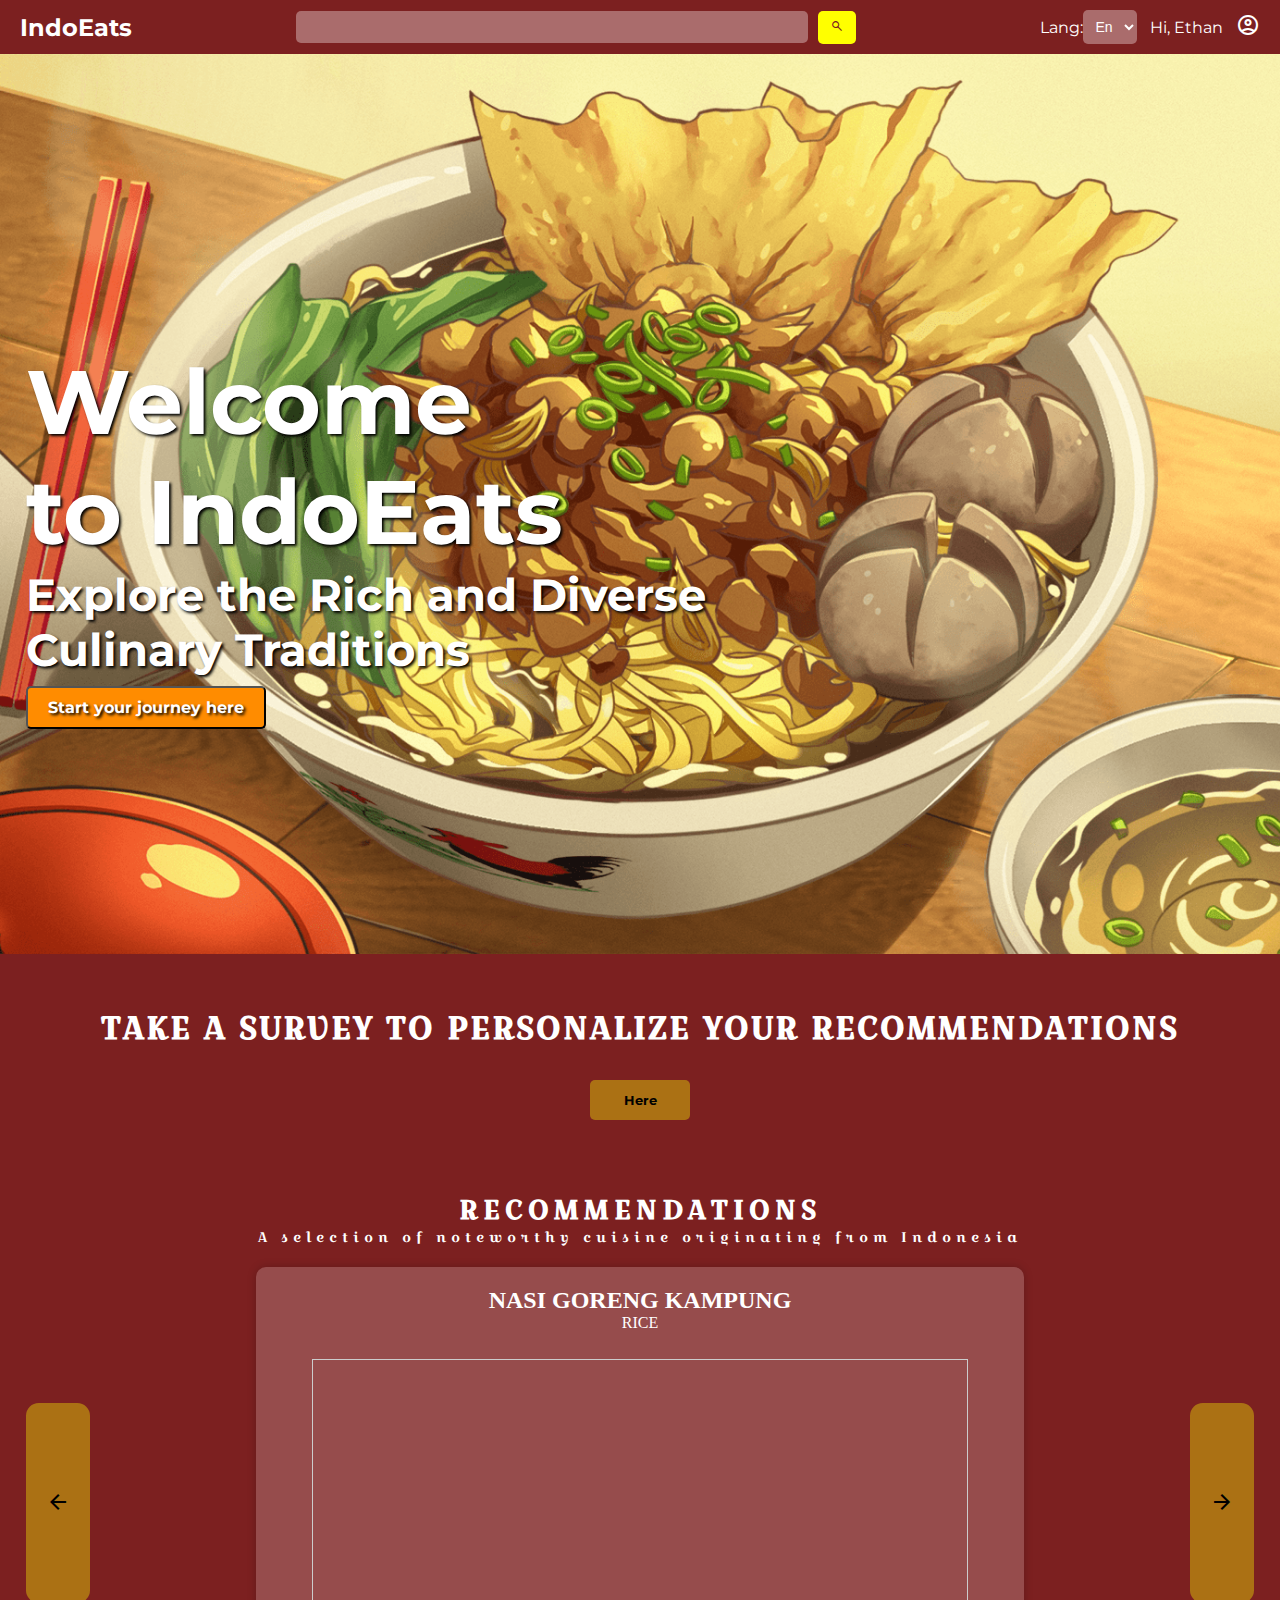
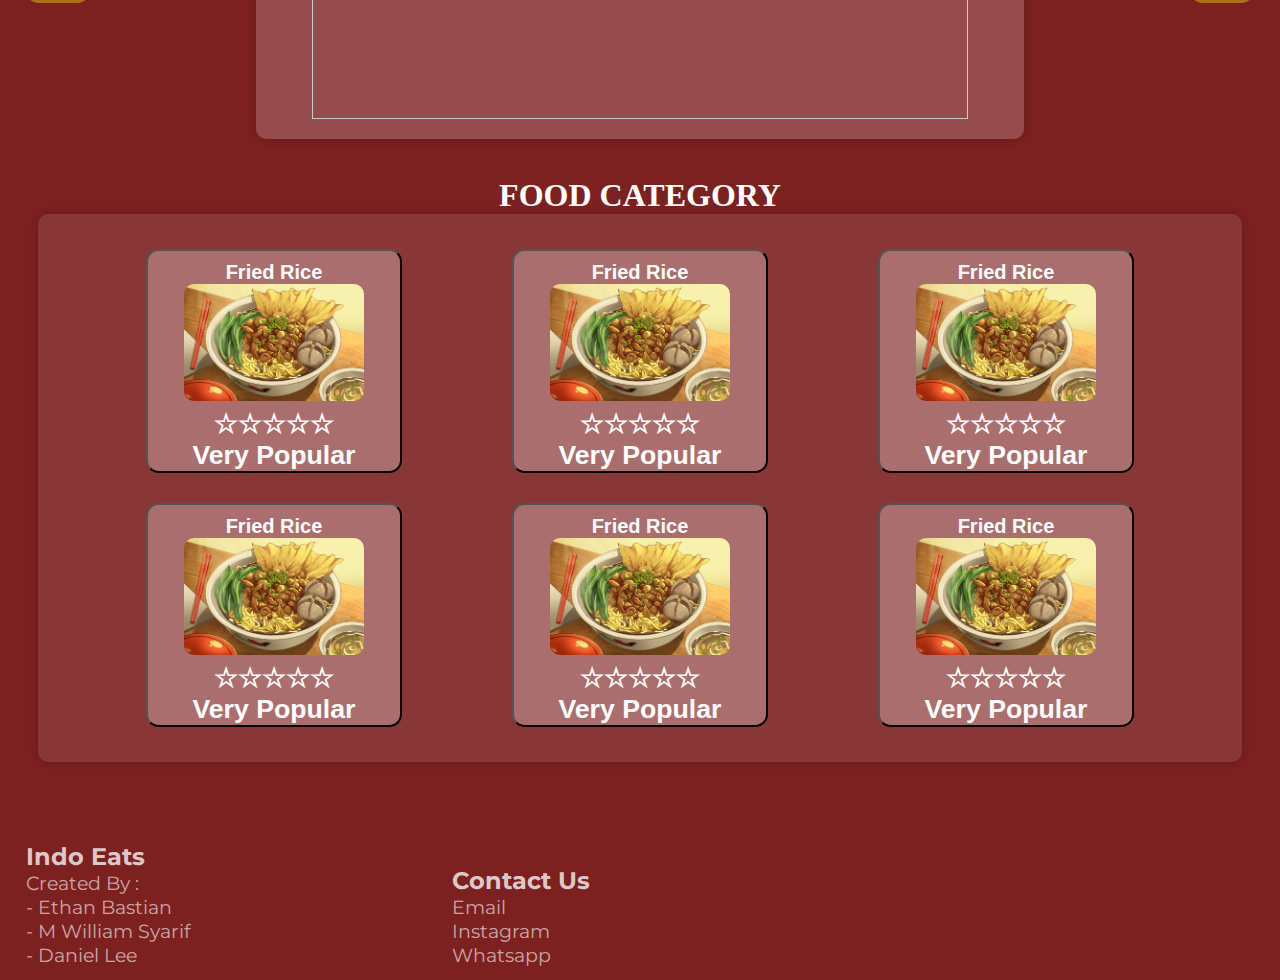
==== commit aa1dfe04: "fix footer" ====
--- a/index.html
+++ b/index.html
@@ -143,6 +143,7 @@
         </div>
 
     <div class="category"> 
+        <h1>FOOD CATEGORY</h1>
         <div class="list-category">
             <div class="nasi">
                 <button class="rec">
@@ -209,7 +210,7 @@
                 <li><p>- Daniel Lee</p></li>
               </ul>
         </div>
-        <div class="middle">
+        <!-- <div class="middle">
             <h2>Indo Eats</h2>
             <ul>
                 <li><p>Created By :</p></li>
@@ -217,7 +218,7 @@
                 <li><p>- M William Syarif</p></li>
                 <li><p>- Daniel Lee</p></li>
               </ul>
-        </div>
+        </div> -->
         <div class="right">
             <h2>Contact Us</h2>
             <ul>
@@ -239,7 +240,7 @@
                     <li><p>- M William Syarif</p></li>
                 </ul>
             </div>
-            <div class="middle">
+            <!-- <div class="middle">
                 <h2>Indo Eats</h2>
                 <ul>
                     <li><p>Created By :</p></li>
@@ -247,7 +248,7 @@
                     <li><p>- M William Syarif</p></li>
                     <li><p>- Daniel Lee</p></li>
                 </ul>
-            </div>
+            </div> -->
         </div>
             
 
--- a/style.css
+++ b/style.css
@@ -360,6 +360,15 @@
     display:none ;
 }
 
+.category {
+    color: white;
+}
+
+.rec {
+    color: white;
+}
+
+
 
 @media screen and (max-width: 600px) {
 
@@ -447,6 +456,7 @@
 
     .rec{
         border-radius: 5px;
+
     }
 
     .scroll-button-left{
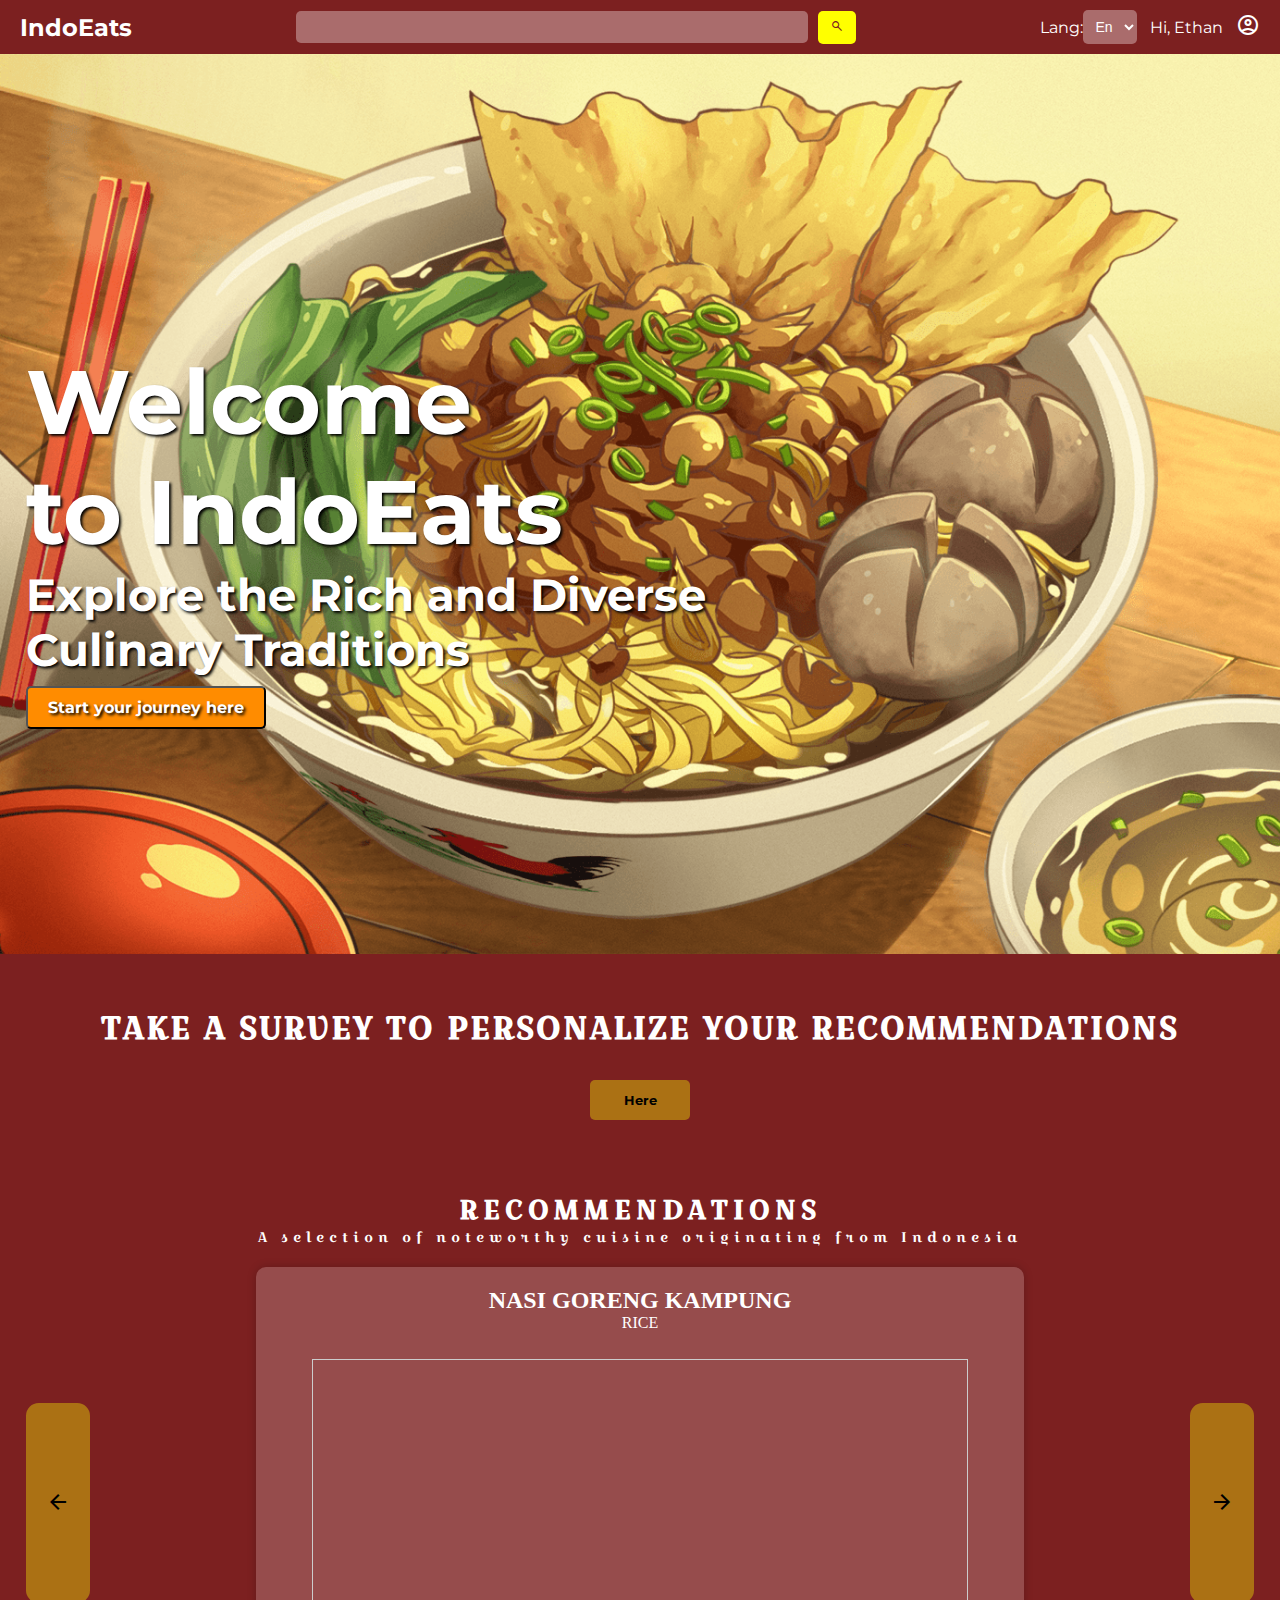
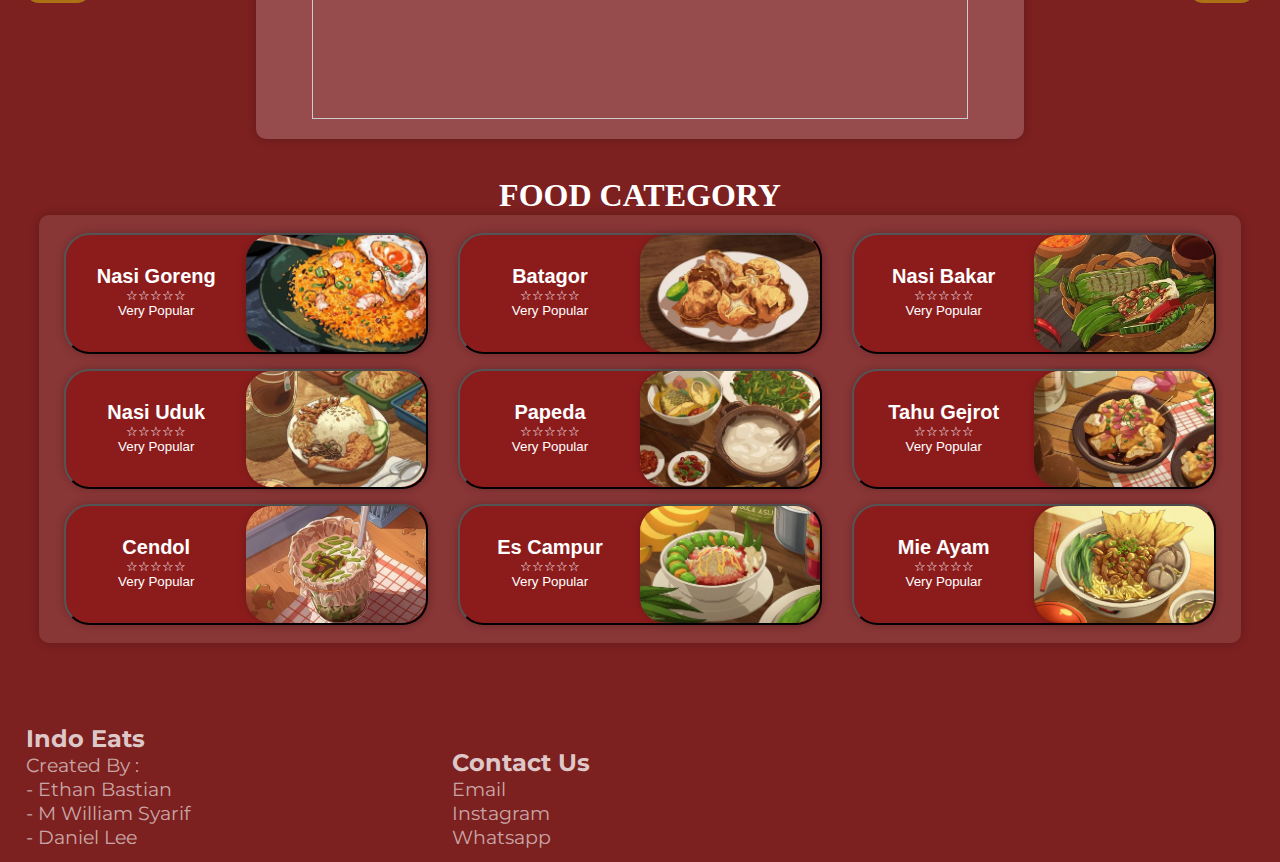
==== commit 813dca5f: "update rec list" ====
--- a/index.html
+++ b/index.html
@@ -146,51 +146,120 @@
         <h1>FOOD CATEGORY</h1>
         <div class="list-category">
             <div class="nasi">
-                <button class="rec">
-                    <h1 class="rec-title">Fried Rice<h1>
+                <button class="rec-new">
+                    <div class="rec-left">
+                        <h1 class="rec-title">Nasi Goreng</h1>
+                        <p>☆☆☆☆☆</p>
+                        <p>Very Popular</p>
+                    </div>
+                    <div class="rec-right">
+                        <img src="assets/photo/nasi-goreng.jpg" alt="" class="desc-img">
+                    </div>
+                
+                </button>
+            </div>
+            <div class="nasi">
+                <button class="rec-new">
+                    <div class="rec-left">
+                        <h1 class="rec-title">Batagor</h1>
+                        <p>☆☆☆☆☆</p>
+                        <p>Very Popular</p>
+                    </div>
+                    <div class="rec-right">
+                        <img src="assets/photo/batagor.jpg" alt="" class="desc-img">
+                    </div>
+                
+                </button>
+            </div>
+            <div class="nasi">
+                <button class="rec-new">
+                    <div class="rec-left">
+                        <h1 class="rec-title">Nasi Bakar</h1>
+                        <p>☆☆☆☆☆</p>
+                        <p>Very Popular</p>
+                    </div>
+                    <div class="rec-right">
+                        <img src="assets/photo/nasi-bakar.jpg" alt="" class="desc-img">
+                    </div>
+                
+                </button>
+            </div>
+            <div class="nasi">
+                <button class="rec-new">
+                    <div class="rec-left">
+                        <h1 class="rec-title">Nasi Uduk</h1>
+                        <p>☆☆☆☆☆</p>
+                        <p>Very Popular</p>
+                    </div>
+                    <div class="rec-right">
+                        <img src="assets/photo/nasi-uduk.jpg" alt="" class="desc-img">
+                    </div>
+                
+                </button>
+            </div>
+            <div class="nasi">
+                <button class="rec-new">
+                    <div class="rec-left">
+                        <h1 class="rec-title">Papeda</h1>
+                        <p>☆☆☆☆☆</p>
+                        <p>Very Popular</p>
+                    </div>
+                    <div class="rec-right">
+                        <img src="assets/photo/papeda.jpg" alt="" class="desc-img">
+                    </div>
+                
+                </button>
+            </div>
+            <div class="nasi">
+                <button class="rec-new">
+                    <div class="rec-left">
+                        <h1 class="rec-title">Tahu Gejrot</h1>
+                        <p>☆☆☆☆☆</p>
+                        <p>Very Popular</p>
+                    </div>
+                    <div class="rec-right">
+                        <img src="assets/photo/tahu-gejrot.jpg" alt="" class="desc-img">
+                    </div>
+                
+                </button>
+            </div>
+            <div class="nasi">
+                <button class="rec-new">
+                    <div class="rec-left">
+                        <h1 class="rec-title">Cendol</h1>
+                        <p>☆☆☆☆☆</p>
+                        <p>Very Popular</p>
+                    </div>
+                    <div class="rec-right">
+                        <img src="assets/photo/cendol.jpg" alt="" class="desc-img">
+                    </div>
+                
+                </button>
+            </div>
+            <div class="nasi">
+                <button class="rec-new">
+                    <div class="rec-left">
+                        <h1 class="rec-title">Es Campur</h1>
+                        <p>☆☆☆☆☆</p>
+                        <p>Very Popular</p>
+                    </div>
+                    <div class="rec-right">
+                        <img src="assets/photo/es-campur.jpg" alt="" class="desc-img">
+                    </div>
+                
+                </button>
+            </div>
+            <div class="nasi">
+                <button class="rec-new">
+                    <div class="rec-left">
+                        <h1 class="rec-title">Mie Ayam</h1>
+                        <p>☆☆☆☆☆</p>
+                        <p>Very Popular</p>
+                    </div>
+                    <div class="rec-right">
                         <img src="assets/photo/home.png" alt="" class="desc-img">
-                        <p>☆☆☆☆☆</p>
-                    <p>Very Popular</p>
-                </button>
-            </div>
-            <div class="nasi">
-                <button class="rec">
-                    <h1 class="rec-title">Fried Rice<h1>
-                        <img src="assets/photo/home.png" alt="" class="desc-img">
-                        <p>☆☆☆☆☆</p>
-                    <p>Very Popular</p>
-                </button>
-            </div>
-            <div class="nasi">
-                <button class="rec">
-                    <h1 class="rec-title">Fried Rice<h1>
-                        <img src="assets/photo/home.png" alt="" class="desc-img">
-                        <p>☆☆☆☆☆</p>
-                    <p>Very Popular</p>
-                </button>
-            </div>
-            <div class="nasi">
-                <button class="rec">
-                    <h1 class="rec-title">Fried Rice<h1>
-                        <img src="assets/photo/home.png" alt="" class="desc-img">
-                        <p>☆☆☆☆☆</p>
-                    <p>Very Popular</p>
-                </button>
-            </div>
-            <div class="nasi">
-                <button class="rec">
-                    <h1 class="rec-title">Fried Rice<h1>
-                        <img src="assets/photo/home.png" alt="" class="desc-img">
-                        <p>☆☆☆☆☆</p>
-                    <p>Very Popular</p>
-                </button>
-            </div>
-            <div class="nasi">
-                <button class="rec">
-                    <h1 class="rec-title">Fried Rice<h1>
-                        <img src="assets/photo/home.png" alt="" class="desc-img">
-                        <p>☆☆☆☆☆</p>
-                    <p>Very Popular</p>
+                    </div>
+                
                 </button>
             </div>
         </div>
--- a/style.css
+++ b/style.css
@@ -99,6 +99,7 @@
     height: max-content;
     align-items: center;
     justify-content: center;
+    flex-direction: column;
 }
 
 .list-category {
@@ -112,17 +113,25 @@
     justify-content: space-evenly;
 }
 
-.list-category .nasi {
+.list-category {
     display: flex;
     min-width: 25%;
-    margin: 5px;
+    margin: 1px;
     padding: 10px;
     box-sizing: border-box;
     align-items: center;
     justify-content: center;
 }
 
-
+.nasi {
+    display: flex;
+    margin: auto;
+    padding: 7.5px;
+    box-sizing: border-box;
+    align-items: center;
+    justify-content: center;
+    flex: 0 0 calc(32% - 10px);
+}
 
 .recomendation {
     display: flex;
@@ -368,13 +377,25 @@
     color: white;
 }
 
+.rec p {
+    font-size: 17px;
+}
+
+.rec img {
+    width: 18vw;
+    height: auto;
+}
 
 
 @media screen and (max-width: 600px) {
+
+
+    .nasi {
+        width: 80%;
+    }
 
     .navbar {
         display: none;
-
     }
     .mobile-navbar-bottom {
         display: flex;
@@ -500,10 +521,29 @@
         width : 80vw !important;
         margin: 2vh !important;
         max-width: none !important;
-    }
-
-}
-
+        max-height: none;
+        height: max-content !important;
+    }
+
+}
+
+/* williammmm, jingok proposal kito sdh bagus niannn 
+BTW yg di ss cuma versi web ny, yg hape ny kalo minta di lampirke baru lampirke. 
+
+maapkela kalo ak beken kw sengsaro nian ckny wkwkwkwk. benerin lah dulu versi ny buat web yang nasgor, ak ganti ganti dulu ini pake foto makanan/ asset ny sdh ak siapin*/
+
+@media screen and (max-width: 610px) {
+    .list-category {
+        display: flex;
+        flex-direction: column;
+        margin: auto;
+        justify-content: center;
+    }
+
+    .rec p {
+        font-size: 25px;
+    }
+}
 /* Style the logo */
 .logo a {
     text-decoration: none;
@@ -633,19 +673,22 @@
 }
 
 
+
 .rec {
     display: flex;
     flex-direction: column;
     border-radius: 5px;
     height: max-content;
     background-color: #ffffff48;
-    width: 25%;
-    min-width: 20vw;
+    width: 32%;
+    min-width: 25vw;
     justify-content: center;
     align-items: center;
     transition: transform 0.3s ease-in-out, box-shadow 0.3s ease-in-out;
     z-index: 25;
     border-radius: 1vw;
+    min-height: 25.55vh;
+    max-height: 25.55vh;
 }
 
 .rec:hover {
@@ -842,7 +885,7 @@
     .sub-main {
         flex-direction: column;
         height: 70vh;
-        margin-bottom: 10vh;
+        margin-bottom: 20vh;
     }
 
     .sub-ul h1 {
@@ -907,3 +950,40 @@
     overflow: auto;
 }
 
+
+.rec-new {
+    display: flex;
+    flex-direction: row;
+    justify-content: center;
+    margin: auto;
+    width: max-content;
+    height: max-content;
+    border-radius: 2vw;
+    background-color: rgba(144, 1, 1, 0.5); /* Background color with transparency */
+    box-shadow: 0px 0px 10px rgba(0, 0, 0, 0.2);
+    color: #FFFFFF
+}
+
+
+.rec-left, .rec-right img{
+    margin: auto;
+    justify-content: center;
+    vertical-align: middle;
+    width: 180px;
+    height: 116.757px;
+}
+
+.rec-right img {
+    background-color: rgba(255, 255, 255, 0.1); /* Background color with transparency */
+    box-shadow: 0px 0px 10px rgba(0, 0, 0, 0.2);
+    border-radius: 2vw;
+    object-fit: cover;
+}
+
+/* right ny bagus tnpa padding. tlg apusi ini  */
+
+.rec-left {
+    align-items: center;
+    justify-content: center;
+    padding: 20px;
+}